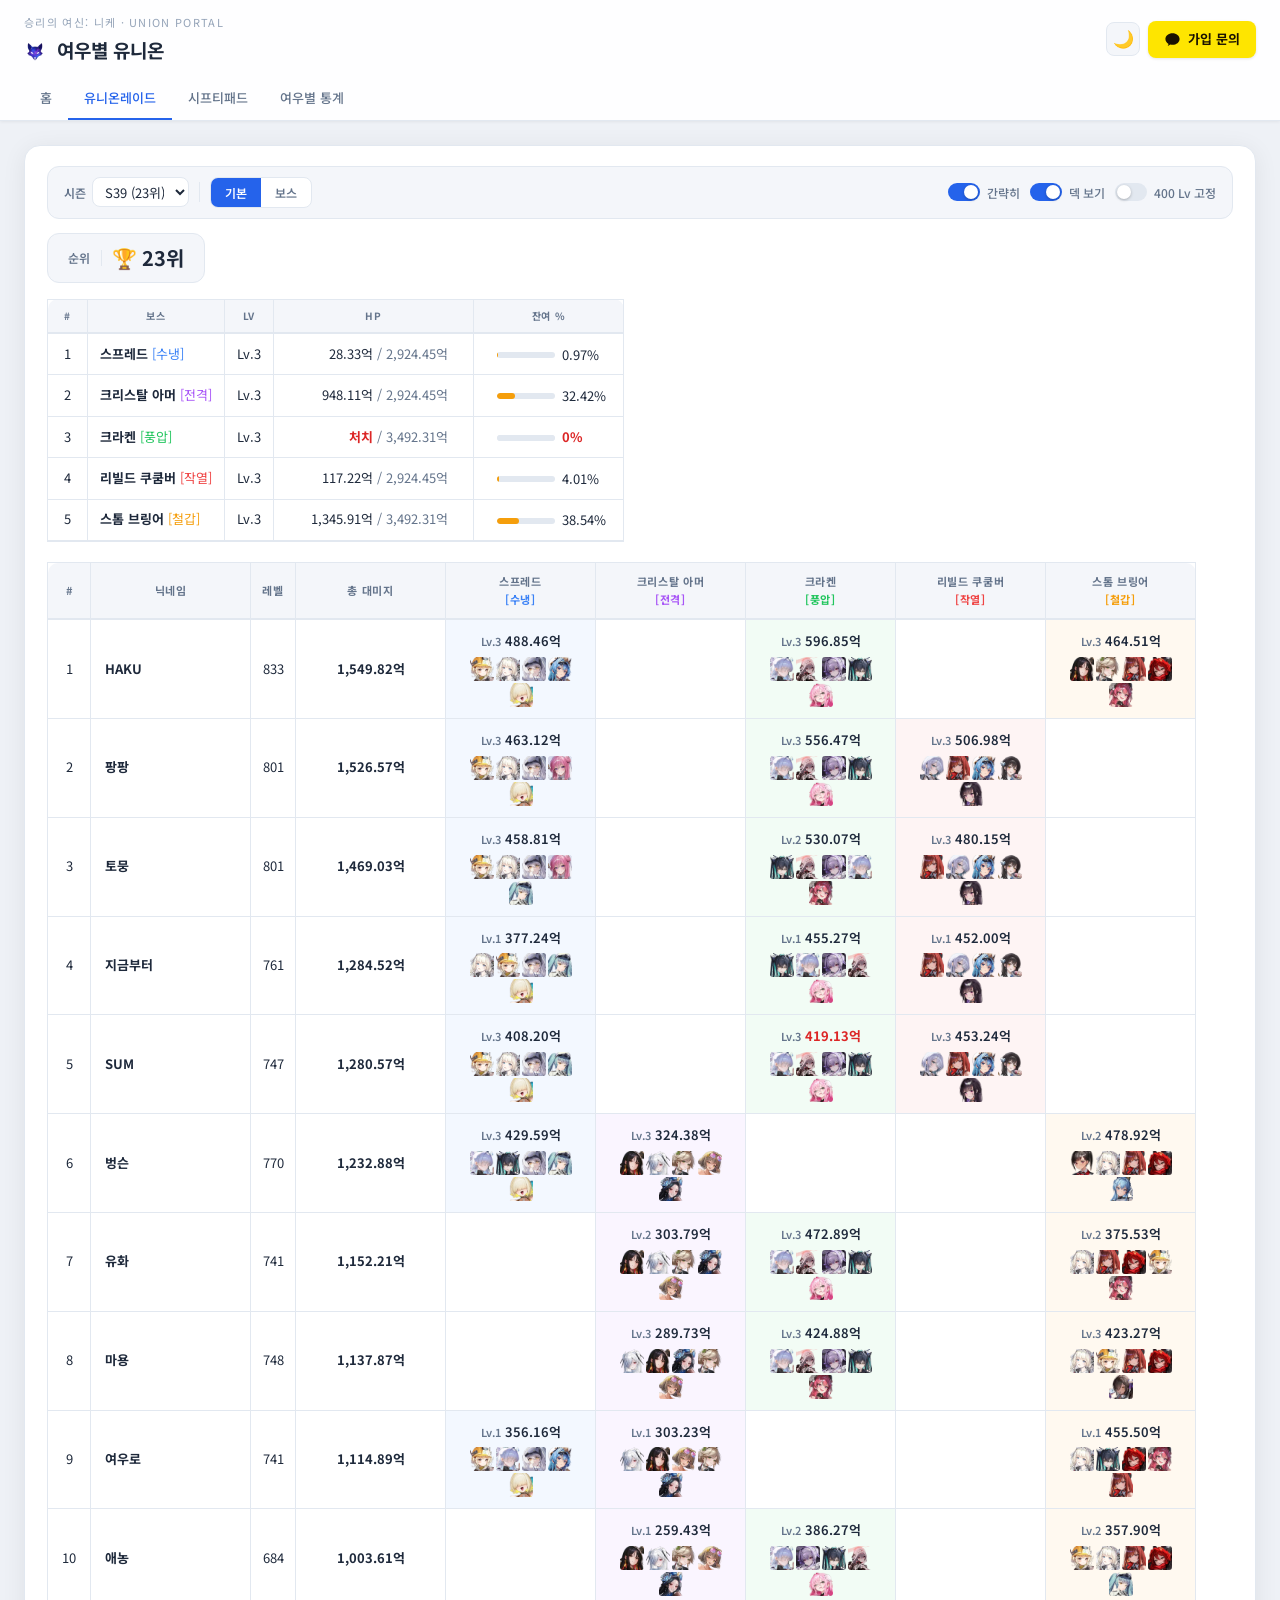
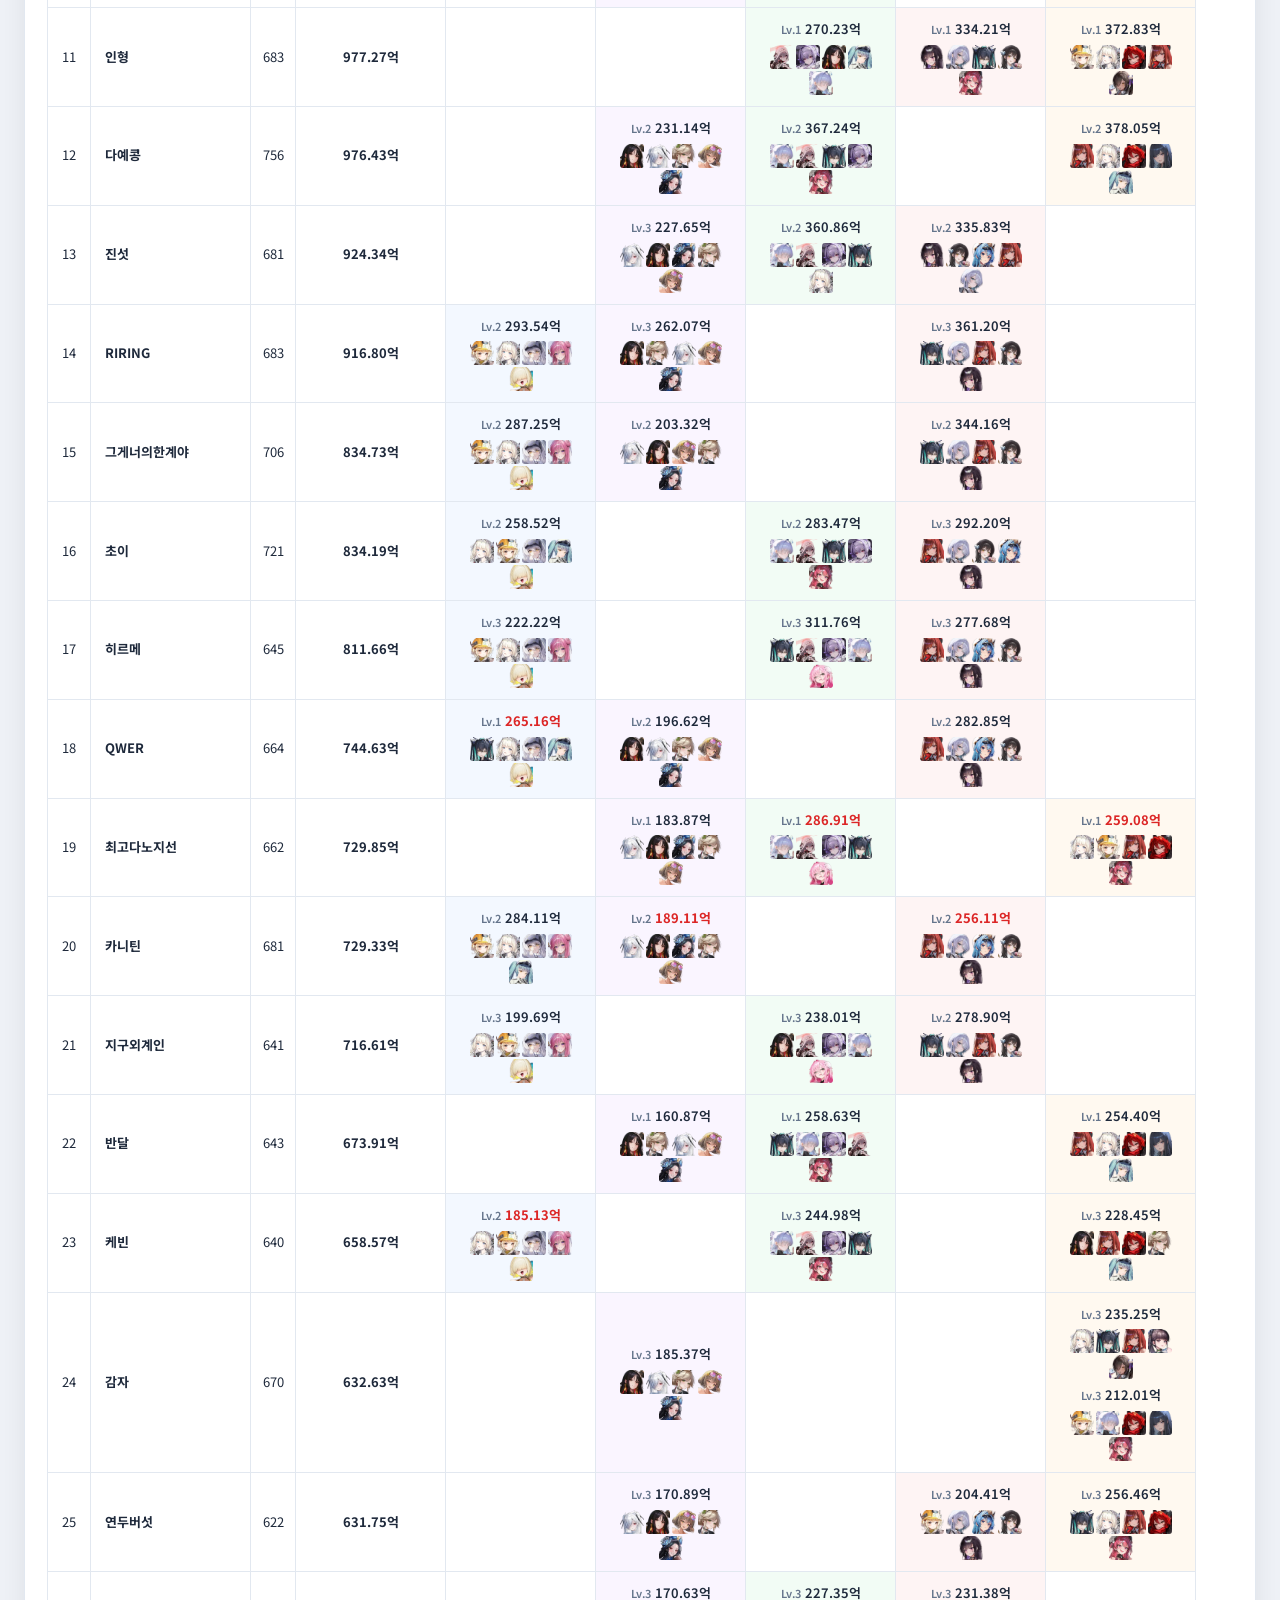
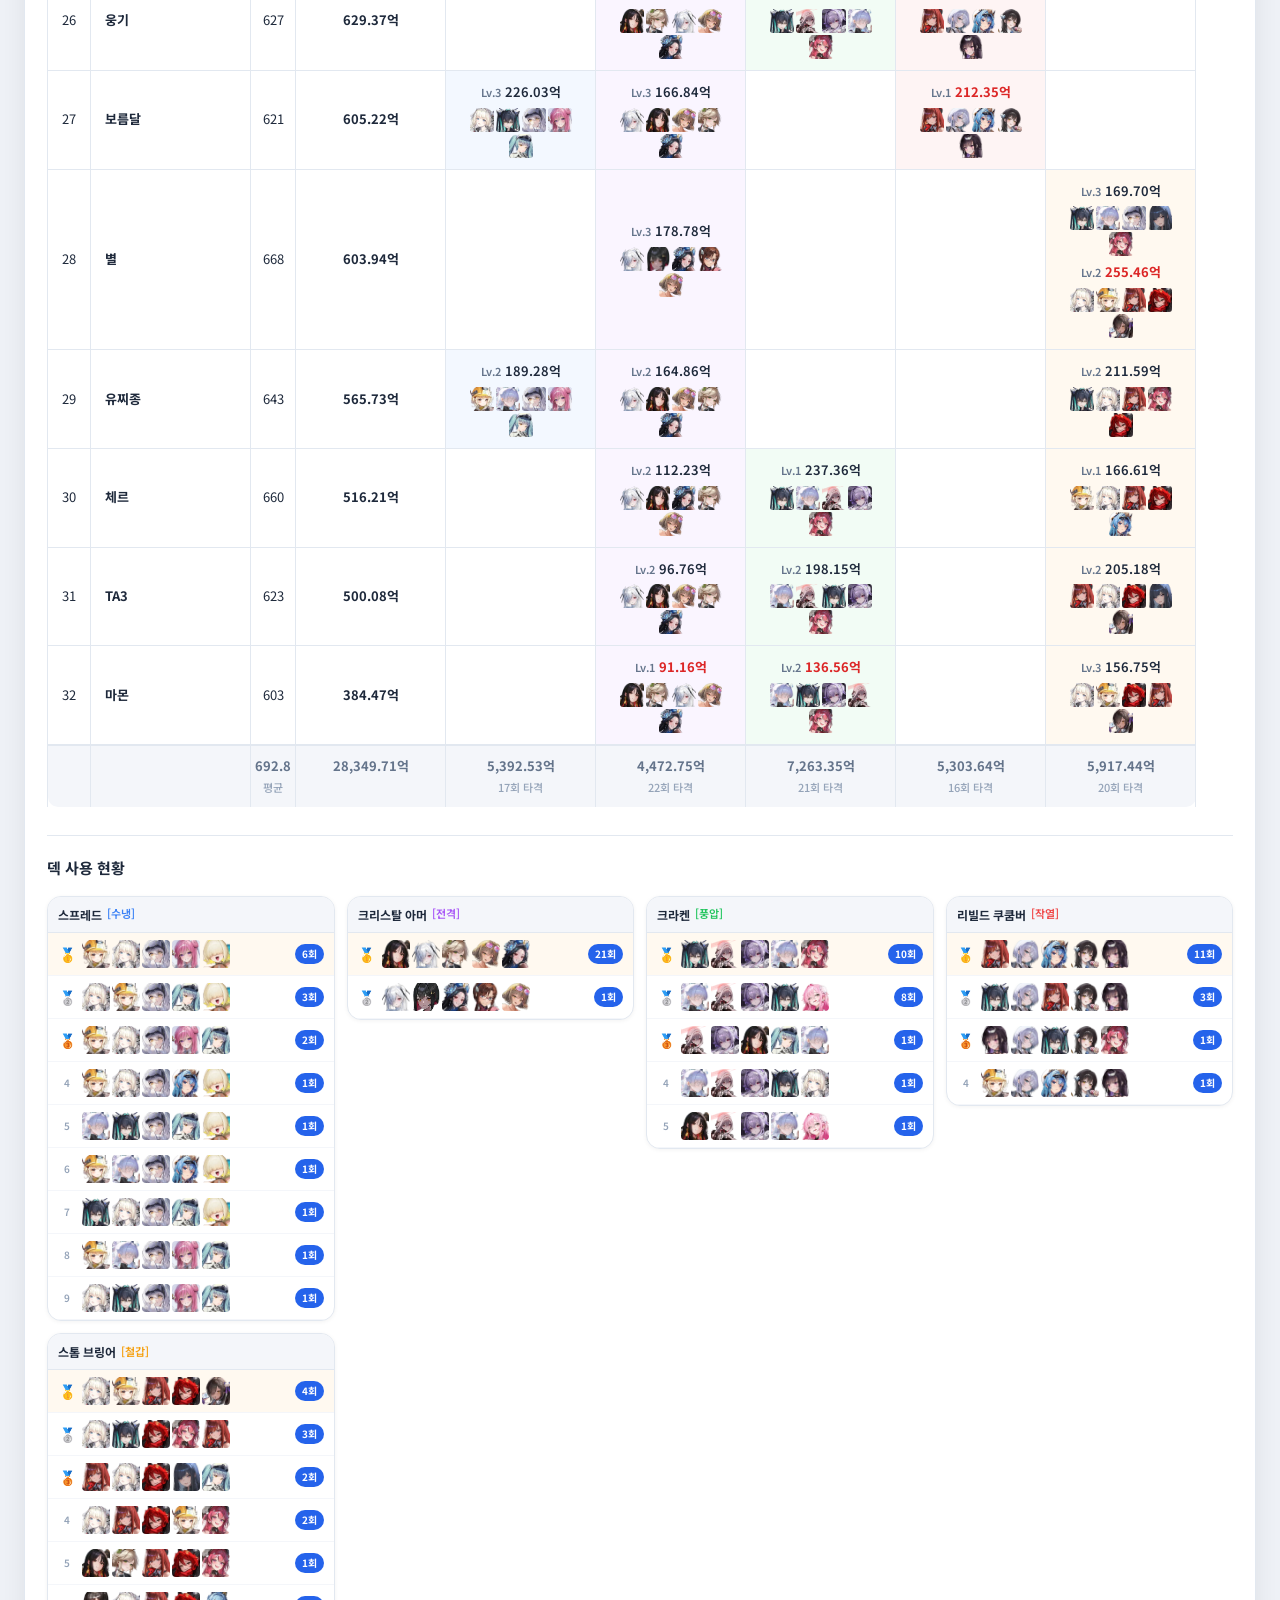
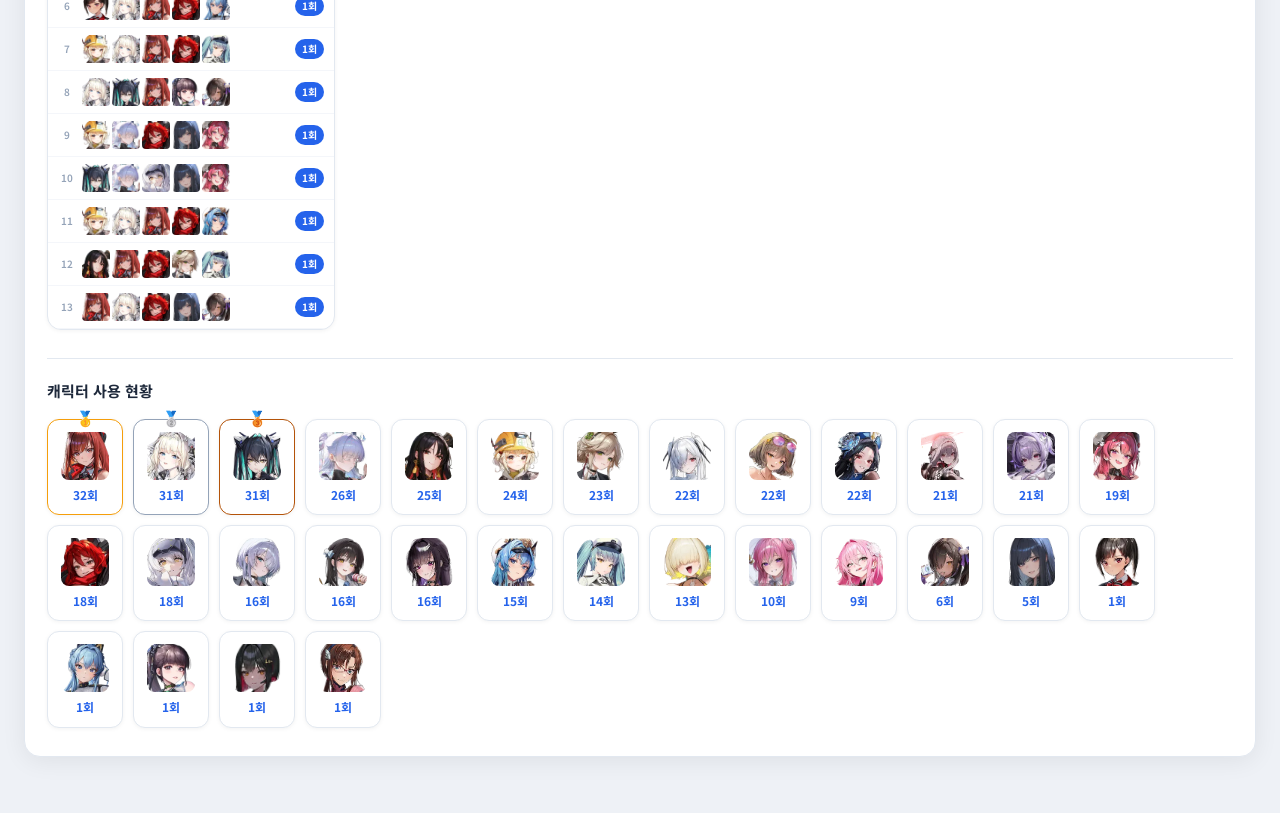
==== raid.html @ ac685743 "보스 뷰 고정 컬럼 폭 재분배 - # 26→30, 닉네임 92→100 대미지 컬럼에 여유 공간(19px)이 있어 # 컬럼(메달 이모지 가독성)과 닉네임 컬럼(긴 닉네임 수용)에 재" ====
<!DOCTYPE html>
<html lang="ko">
<head>
  <meta charset="UTF-8" />
  <meta name="viewport" content="width=device-width, initial-scale=1.0" />
  <title>유니온레이드 | 승리의 여신: 니케</title>
  <meta property="og:type"        content="website" />
  <meta property="og:title"       content="여우별 유니온레이드" />
  <meta property="og:description" content="여우별 유니온 레이드 현황" />
  <meta property="og:image"       content="https://foxstar.vercel.app/image/foxstar.png" />
  <meta property="og:url"         content="https://foxstar.vercel.app/raid.html" />
  <link rel="icon" type="image/png" href="image/foxstar.png" />
  <link rel="preconnect" href="https://fonts.googleapis.com" />
  <link rel="preconnect" href="https://fonts.gstatic.com" crossorigin />
  <link href="https://fonts.googleapis.com/css2?family=Noto+Sans+KR:wght@400;500;600;700&display=swap" rel="stylesheet" />
  <script>if(localStorage.getItem("theme")==="dark")document.documentElement.classList.add("dark");</script>
  <style>html{background:#eef1f6}html.dark{background:#111827}body:not(.ready){visibility:hidden}</style>
  <link rel="stylesheet" href="css/style.css" />
  <script type="speculationrules">{"prerender":[{"source":"document","where":{"href_matches":"/*.html"},"eagerness":"moderate"}]}</script>
  <style>
    .container { max-width: 1320px; }

    /* ── 카드 ───────────────────────────────────────────────── */
    .raid-card {
      background: var(--bg-card);
      border: 1px solid var(--border);
      border-radius: 16px;
      padding: 20px 22px 28px;
      box-shadow: 0 4px 24px rgba(0,0,0,0.07);
    }
    html.dark .raid-card {
      box-shadow: 0 4px 24px rgba(0,0,0,0.3);
    }

    /* ── 툴바 ───────────────────────────────────────────────── */
    .raid-toolbar {
      display: flex;
      align-items: center;
      justify-content: space-between;
      flex-wrap: wrap;
      gap: 10px;
      background: var(--bg-muted);
      border: 1px solid var(--border);
      border-radius: 12px;
      padding: 10px 16px;
      margin-bottom: 14px;
    }
    .toolbar-left, .toolbar-right {
      display: flex;
      align-items: center;
      flex-wrap: wrap;
      gap: 10px;
    }
    .toolbar-divider {
      width: 1px; height: 20px;
      background: var(--border);
      flex-shrink: 0;
    }

    /* 시즌 셀렉트 */
    .toolbar-group {
      display: flex;
      align-items: center;
      gap: 6px;
    }
    .toolbar-label {
      font-size: 12px;
      font-weight: 600;
      color: var(--text-sub);
      white-space: nowrap;
    }
    .toolbar-select {
      height: 30px;
      padding: 0 8px;
      border: 1px solid var(--border);
      border-radius: 8px;
      background: var(--bg-card);
      color: var(--text);
      font-size: 13px;
      font-family: inherit;
      cursor: pointer;
      outline: none;
      transition: border-color 0.15s;
    }
    .toolbar-select:focus { border-color: var(--blue); }

    /* 타입 pill 버튼 */
    .type-pills {
      display: flex;
      background: var(--bg-card);
      border: 1px solid var(--border);
      border-radius: 8px;
      overflow: hidden;
    }
    .type-pills input[type="radio"] { display: none; }
    .type-pills label {
      padding: 5px 14px;
      font-size: 12px;
      font-weight: 600;
      color: var(--text-sub);
      cursor: pointer;
      transition: all 0.15s;
      user-select: none;
      white-space: nowrap;
    }
    .type-pills input[type="radio"]:checked + label {
      background: var(--blue);
      color: #fff;
    }

    /* 토글 스위치 */
    .toggle-wrap {
      display: flex;
      align-items: center;
      gap: 7px;
      cursor: pointer;
      user-select: none;
    }
    .toggle-wrap input[type="checkbox"] { display: none; }
    .toggle-track {
      position: relative;
      width: 32px; height: 18px;
      background: var(--border);
      border-radius: 9px;
      transition: background 0.2s;
      flex-shrink: 0;
    }
    .toggle-thumb {
      position: absolute;
      left: 2px; top: 2px;
      width: 14px; height: 14px;
      background: #fff;
      border-radius: 50%;
      transition: transform 0.2s;
      box-shadow: 0 1px 3px rgba(0,0,0,0.25);
    }
    .toggle-wrap input:checked + .toggle-track { background: var(--blue); }
    .toggle-wrap input:checked + .toggle-track .toggle-thumb { transform: translateX(14px); }
    .toggle-text {
      font-size: 12px;
      font-weight: 500;
      color: var(--text-sub);
      white-space: nowrap;
    }

    /* ── 순위 배지 ──────────────────────────────────────────── */
    .rank-badge {
      display: inline-flex;
      align-items: center;
      gap: 10px;
      background: var(--bg-muted);
      border: 1px solid var(--border);
      border-radius: 12px;
      padding: 8px 20px;
      margin-bottom: 16px;
    }
    .rank-badge-label {
      font-size: 12px;
      font-weight: 600;
      color: var(--text-sub);
      letter-spacing: .03em;
    }
    .rank-badge-sep {
      width: 1px; height: 16px;
      background: var(--border);
    }
    .rank-badge-value {
      font-size: 20px;
      font-weight: 700;
      color: var(--text);
      letter-spacing: -.01em;
    }
    .rank-badge-value.unknown {
      font-size: 14px;
      color: var(--text-sub);
    }

    /* ── 보스 뷰 타이틀 행 ───────────────────────────────────── */
    .boss-view-title-row {
      display: flex;
      align-items: center;
      gap: 10px;
      margin-bottom: 8px;
    }
    .boss-view-title {
      font-size: 14px;
      font-weight: 700;
      color: var(--text);
    }

    /* ── 테이블 공통 ─────────────────────────────────────────── */
    .raid-table-wrap { overflow-x: auto; -webkit-overflow-scrolling: touch; }
    .raid-table {
      width: auto;
      border-collapse: collapse;
      font-size: 13px;
      white-space: nowrap;
      table-layout: fixed;
    }
    .raid-table th {
      padding: 10px 14px;
      font-size: 11px;
      font-weight: 700;
      letter-spacing: .06em;
      text-transform: uppercase;
      color: var(--text-sub);
      background: var(--bg-muted);
      text-align: center;
      border-top: 1px solid var(--border);
      border-bottom: 2px solid var(--border);
      border-right: 1px solid var(--border);
    }
    .raid-table th:first-child { border-left: 1px solid var(--border); border-radius: 10px 0 0 0; }
    .raid-table th:last-child  { border-radius: 0 10px 0 0; }
    html.dark .raid-table th { border-bottom-color: #4b5563; }

    .raid-table td {
      padding: 11px 14px;
      border-bottom: 1px solid var(--border);
      border-right: 1px solid var(--border);
      color: var(--text);
      text-align: center;
      vertical-align: middle;
      transition: background 0.1s;
    }
    .raid-table td:first-child { border-left: 1px solid var(--border); }
    .raid-table tbody tr:last-child td { border-bottom: 2px solid var(--border); }
    .raid-table tbody tr:hover td { background: var(--bg-muted); }

    .td-name   { font-weight: 700; color: var(--text); text-align: left !important; }
    .td-damage { font-weight: 600; font-variant-numeric: tabular-nums; }
    .td-total  { font-weight: 700; color: var(--blue); font-variant-numeric: tabular-nums; }
    .td-empty  { color: var(--text-dim); }

    /* 레벨 컬럼 – 좁은 컬럼에 맞게 좌우 padding 축소 */
    .raid-table .col-lv { padding-left: 4px; padding-right: 4px; }

    /* 푸터 */
    .raid-table tfoot td {
      padding: 10px 14px;
      border: none;
      border-right: 1px solid var(--border);
      background: var(--bg-muted);
      font-weight: 700;
      text-align: center;
      vertical-align: top;
      font-size: 13px;
      color: var(--text-sub);
    }
    .raid-table tfoot td:first-child { border-left: 1px solid var(--border); border-radius: 0 0 0 10px; }
    .raid-table tfoot td:last-child  { border-radius: 0 0 10px 0; }
    .td-foot-sub { font-size: 11px; font-weight: 500; color: var(--text-dim); margin-top: 2px; }

    /* 약점 태그 */
    .elem-수냉 { color: #3b82f6; }
    .elem-전격 { color: #a855f7; }
    .elem-풍압 { color: #22c55e; }
    .elem-작열 { color: #ef4444; }
    .elem-철갑 { color: #f59e0b; }

    /* 보스 셀 배경 */
    .td-boss-수냉 { background: rgba(59,130,246,0.06);  }
    .td-boss-전격 { background: rgba(168,85,247,0.06);  }
    .td-boss-풍압 { background: rgba(34,197,94,0.06);   }
    .td-boss-작열 { background: rgba(239,68,68,0.06);   }
    .td-boss-철갑 { background: rgba(245,158,11,0.06);  }
    html.dark .td-boss-수냉 { background: rgba(59,130,246,0.1);  }
    html.dark .td-boss-전격 { background: rgba(168,85,247,0.1);  }
    html.dark .td-boss-풍압 { background: rgba(34,197,94,0.1);   }
    html.dark .td-boss-작열 { background: rgba(239,68,68,0.1);   }
    html.dark .td-boss-철갑 { background: rgba(245,158,11,0.1);  }

    /* ── 보스 HP 현황 테이블 ─────────────────────────────────── */
    .boss-hp-table {
      border-collapse: collapse;
      font-size: 13px;
      white-space: nowrap;
      table-layout: fixed;
      width: auto;
    }
    .boss-hp-table col.col-num   { width: 40px;  }
    .boss-hp-table col.col-name  { width: 130px; }
    .boss-hp-table col.col-lv    { width: 48px;  }
    .boss-hp-table col.col-hp    { width: 200px; }
    .boss-hp-table col.col-pct   { width: 150px; }
    .boss-hp-table th {
      padding: 8px 12px;
      font-size: 10px;
      font-weight: 700;
      letter-spacing: .06em;
      text-transform: uppercase;
      color: var(--text-sub);
      background: var(--bg-muted);
      text-align: center;
      border-top: 1px solid var(--border);
      border-bottom: 2px solid var(--border);
      border-right: 1px solid var(--border);
    }
    .boss-hp-table th:first-child { border-left: 1px solid var(--border); border-radius: 10px 0 0 0; }
    .boss-hp-table th:last-child  { border-radius: 0 10px 0 0; }
    html.dark .boss-hp-table th { border-bottom-color: #4b5563; }
    .boss-hp-table td {
      padding: 9px 12px;
      border-bottom: 1px solid var(--border);
      border-right: 1px solid var(--border);
      color: var(--text);
      font-size: 13px;
      text-align: center;
      vertical-align: middle;
    }
    .boss-hp-table td:first-child { border-left: 1px solid var(--border); }
    .boss-hp-table tbody tr:last-child td { border-bottom: 2px solid var(--border); }
    .boss-hp-table tbody tr:hover td { background: var(--bg-muted); }

    .hp-cell-inner {
      display: inline-block;
      width: 148px;
      text-align: right;
    }
    .hp-pct-cell {
      display: inline-flex;
      align-items: center;
      gap: 7px;
      width: 104px;
    }
    .hp-pct-text {
      display: inline-block;
      width: 38px;
      text-align: left;
    }
    .hp-bar-wrap {
      width: 58px; flex-shrink: 0;
      height: 6px;
      background: var(--border);
      border-radius: 3px;
      overflow: hidden;
    }
    .hp-bar-fill {
      height: 100%;
      border-radius: 3px;
      transition: width 0.3s;
    }

    /* 보스 컬럼 고정 너비 */
    .th-boss, .td-boss-수냉, .td-boss-전격, .td-boss-풍압,
    .td-boss-작열, .td-boss-철갑, .td-boss-empty {
      width: 150px; min-width: 150px; max-width: 150px;
    }

    /* ── 보스 뷰 그리드 ─────────────────────────────────────── */
    #bossView {
      display: grid;
      grid-template-columns: repeat(3, 1fr);
      gap: 12px;
      align-items: start;
    }
    @media (max-width: 1100px) {
      #bossView { grid-template-columns: repeat(2, 1fr); }
    }
    @media (max-width: 720px) {
      #bossView { grid-template-columns: 1fr; }
    }

    /* ── 반응형 ─────────────────────────────────────────────── */
    @media (max-width: 720px) {
      .raid-card { padding: 14px 14px 22px; border-radius: 12px; }
      .raid-toolbar { padding: 10px 12px; gap: 8px; }
      .toolbar-left, .toolbar-right { gap: 8px; }
      .toolbar-divider { display: none; }
      .rank-badge { padding: 7px 14px; }
      .rank-badge-value { font-size: 17px; }
      /* 좁은 화면에서 대미지 컬럼에 덱 이미지 한 줄이 들어가도록 가로 padding 축소 */
      .raid-table th, .raid-table td { padding-left: 8px; padding-right: 8px; }
      .raid-table .col-lv { padding-left: 3px; padding-right: 3px; }
    }
    @media (max-width: 480px) {
      .raid-toolbar {
        flex-direction: column;
        align-items: stretch;
      }
      .toolbar-left, .toolbar-right {
        justify-content: flex-start;
      }
    }
  </style>
</head>
<body>

<!-- ═══════════ 헤더 ═══════════ -->
<header>
  <div class="container">
    <div class="header-top">
      <div>
        <div class="header-eyebrow">승리의 여신: 니케 · UNION PORTAL</div>
        <div class="header-title" id="headerTitle"><img src="image/foxstar.png" alt="" style="width:22px;height:22px;vertical-align:middle;margin-right:6px;border-radius:4px;"> 여우별 유니온</div>
      </div>
      <div style="display:flex;align-items:center;gap:8px">
        <button class="theme-toggle" id="themeToggle" title="다크/라이트 모드 전환">🌙</button>
        <a id="kakaoBtn" href="#" target="_blank" class="kakao-btn">
          <svg width="17" height="17" viewBox="0 0 24 24" fill="#1a1200">
            <path d="M12 3C6.48 3 2 6.69 2 11.25c0 2.87 1.76 5.4 4.41 6.95L5.25 21 l3.86-2.06A11.3 11.3 0 0012 19.5c5.52 0 10-3.69 10-8.25S17.52 3 12 3z"/>
          </svg>
          가입 문의
        </a>
      </div>
    </div>
    <nav>
      <a href="index.html">홈</a>
      <a href="raid.html" class="active">유니온레이드</a>
      <a href="shift.html">시프티패드</a>
      <a href="stats.html">여우별 통계</a>
    </nav>
  </div>
</header>

<!-- ═══════════ 메인 ═══════════ -->
<main>
  <div class="container page-content">
    <div class="raid-card">

      <!-- 툴바 -->
      <div class="raid-toolbar">
        <div class="toolbar-left">
          <div class="toolbar-group">
            <span class="toolbar-label">시즌</span>
            <select id="seasonSelect" class="toolbar-select"></select>
          </div>
          <div class="toolbar-divider"></div>
          <div class="type-pills">
            <input type="radio" id="typeBasic" name="typeSelect" value="basic" checked>
            <label for="typeBasic">기본</label>
            <input type="radio" id="typeBoss" name="typeSelect" value="boss">
            <label for="typeBoss">보스</label>
          </div>
        </div>
        <div class="toolbar-right">
          <label class="toggle-wrap" for="compactToggle">
            <input type="checkbox" id="compactToggle" checked>
            <span class="toggle-track"><span class="toggle-thumb"></span></span>
            <span class="toggle-text">간략히</span>
          </label>
          <label class="toggle-wrap" for="deckToggle">
            <input type="checkbox" id="deckToggle" checked>
            <span class="toggle-track"><span class="toggle-thumb"></span></span>
            <span class="toggle-text">덱 보기</span>
          </label>
          <label class="toggle-wrap" for="lv400Toggle">
            <input type="checkbox" id="lv400Toggle">
            <span class="toggle-track"><span class="toggle-thumb"></span></span>
            <span class="toggle-text">400 Lv 고정</span>
          </label>
        </div>
      </div>

      <!-- 순위 배지 -->
      <div id="raidRankBadge"></div>

      <!-- 복사 대상 영역 (보스 HP + 멤버 테이블) -->
      <div id="basicCaptureArea">
        <!-- 보스 HP 현황 -->
        <div id="bossHpSummary" style="margin-bottom:20px;"></div>

        <!-- 기본 뷰 테이블 -->
        <div id="basicView">
          <div class="raid-table-wrap">
            <table class="raid-table" id="raidTable">
              <thead id="raidTableHead"></thead>
              <tbody id="raidTableBody"></tbody>
              <tfoot id="raidTableFoot"></tfoot>
            </table>
          </div>
        </div>
      </div>

      <!-- 보스 뷰 -->
      <div id="bossView" style="display:none;"></div>

      <!-- 덱 사용 현황 -->
      <div id="deckUsageSection"></div>

      <!-- 캐릭터 사용 현황 -->
      <div id="charUsageSection"></div>

    </div>
  </div>
</main>

<!-- ═══════════ 데이터 로드 ═══════════ -->
<script src="data/config.js"></script>
<script src="data/member.js"></script>
<script src="data/raid.js"></script>

<!-- ═══════════ 인증 필요 시 로그인 페이지로 리다이렉트 ═══════════ -->
<script>
if (window.__AUTH_REQUIRED) {
  location.replace("/login.html?return=" + encodeURIComponent(location.pathname + location.search));
}
</script>

<!-- ═══════════ 레이드 스크립트 ═══════════ -->
<script>
if (!window.__AUTH_REQUIRED) {
// ─── 기본 설정 ───────────────────────────────────────────────────
document.getElementById("headerTitle").innerHTML = '<img src="image/foxstar.png" alt="" style="width:22px;height:22px;vertical-align:middle;margin-right:6px;border-radius:4px;"> ' + CONFIG.unionName;
document.getElementById("kakaoBtn").href = CONFIG.kakaoUrl;
document.title = "유니온레이드 | " + CONFIG.unionName;

// ─── 대미지 포맷 ─────────────────────────────────────────────────
function fmtCompact(num) {
  if (num == null || num === 0) return "—";
  const uk    = num / 100000000;
  const fixed = uk.toFixed(2);
  const parts = fixed.split(".");
  parts[0]    = parts[0].replace(/\B(?=(\d{3})+(?!\d))/g, ",");
  return parts.join(".") + "억";
}
function fmtFull(num) {
  if (num == null || num === 0) return "—";
  return num.toLocaleString("ko-KR");
}

// ─── 캐릭터 이미지 경로 ──────────────────────────────────────────
function charImgPath(name) {
  return "image/" + name.replace(" : ", "_") + ".webp";
}

const DECK_IMG_FALLBACK = "data:image/svg+xml," + encodeURIComponent(
  '<svg xmlns="http://www.w3.org/2000/svg" width="24" height="24">' +
  '<rect width="24" height="24" fill="#94a3b8" rx="3"/>' +
  '<text x="12" y="17" text-anchor="middle" fill="white" font-size="14" font-family="sans-serif">?</text>' +
  '</svg>'
);

function deckImagesHtml(squads) {
  if (!squads || !squads.length) return "";
  return squads.map(squad => {
    if (!squad || !squad.length) return "";
    const sorted = [...squad].sort((a, b) => a.slot - b.slot);
    const imgs = sorted.map(c =>
      '<img src="' + charImgPath(c.name) + '" title="' + c.name + '" ' +
      'style="width:24px;height:24px;border-radius:3px;object-fit:cover;flex-shrink:0;" ' +
      'onerror="this.onerror=null;this.src=\'' + DECK_IMG_FALLBACK + '\'">'
    ).join("");
    return '<div style="display:flex;flex-wrap:wrap;gap:2px;margin-top:5px;justify-content:center;">' + imgs + '</div>';
  }).join("");
}

// ─── 400 Lv 보정 헬퍼 ────────────────────────────────────────────
// squad의 각 캐릭터에 대해 (400 / characterLevel) 비율을 구해 평균 반환
function getLv400Ratio(squad) {
  if (!squad || !squad.length) return 1;
  const valid = squad.filter(c => c.characterLevel > 0);
  if (!valid.length) return 1;
  return valid.reduce((s, c) => s + 400 / c.characterLevel, 0) / valid.length;
}

// ─── 보스 HP 테이블 ──────────────────────────────────────────────
// step 1·2·4 → bossLevel 1/2/3 HP
// step 3·5   → bossLevel 1/2/3 HP
const BOSS_HP = {
  1: [99856279200,  149784418800,  292445295750],
  2: [99856279200,  149784418800,  292445295750],
  4: [99856279200,  149784418800,  292445295750],
  3: [150841813600, 226262720400,  349230901500],
  5: [150841813600, 226262720400,  349230901500],
};

// ─── 보스 HP 현황 렌더링 ─────────────────────────────────────────
function renderBossHpSummary(seasonKey) {
  const compact   = document.getElementById("compactToggle").checked;
  const fmt       = compact ? fmtCompact : fmtFull;
  const members   = RAID[seasonKey] || [];
  const container = document.getElementById("bossHpSummary");
  container.innerHTML = "";

  // 보스별 히트 수집
  const bossData = new Map(); // bossName → { step, hits[] }
  members.forEach(m => {
    m.raids.forEach(r => {
      if (!bossData.has(r.bossName)) bossData.set(r.bossName, { step: r.step, hits: [] });
      bossData.get(r.bossName).hits.push({
        bossLevel: r.bossLevel,
        dmg: r.totalDamage,
        finalHit: r.isFinalHit,
      });
    });
  });

  const bosses = [...bossData.entries()].sort((a, b) => a[1].step - b[1].step);

  const wrap  = document.createElement("div");
  wrap.style.cssText = "display:block; overflow-x:auto; -webkit-overflow-scrolling:touch;";
  const table = document.createElement("table");
  table.className = "boss-hp-table";

  // colgroup으로 컬럼 너비 고정 (full 포맷은 HP 컬럼 더 넓게)
  const colgroup = document.createElement("colgroup");
  const colDefs = [
    { cls: "col-num"  },
    { cls: "col-name" },
    { cls: "col-lv"   },
    { cls: "col-hp",  width: compact ? "200px" : "270px" },
    { cls: "col-pct" },
  ];
  colDefs.forEach(({ cls, width }) => {
    const col = document.createElement("col");
    col.className = cls;
    if (width) col.style.width = width;
    colgroup.appendChild(col);
  });
  table.appendChild(colgroup);

  // 헤더
  const thead  = document.createElement("thead");
  const hRow   = document.createElement("tr");
  ["#", "보스", "Lv", "HP", "잔여 %"].forEach(label => {
    const th = document.createElement("th");
    th.textContent = label;
    hRow.appendChild(th);
  });
  thead.appendChild(hRow);
  table.appendChild(thead);

  // 바디
  const tbody = document.createElement("tbody");
  bosses.forEach(([bossName, { step, hits }], bossIdx) => {
    const elem     = getBossElem(bossName);
    const short    = shortBossName(bossName);
    const hpArr    = BOSS_HP[step];
    const maxLevel = Math.max(...hits.map(h => h.bossLevel));
    const hitsAtMax     = hits.filter(h => h.bossLevel === maxLevel);
    const totalDmgAtMax = hitsAtMax.reduce((s, h) => s + h.dmg, 0);
    const isKilled      = hitsAtMax.some(h => h.finalHit);

    // 처치됐고 다음 레벨 HP 데이터가 있으면 → 다음 레벨 100%
    // 처치됐고 다음 레벨 HP 데이터가 없으면 (Lv3 처치 등) → 현재 레벨 0%
    const nextHp = hpArr ? (hpArr[maxLevel] ?? null) : null; // hpArr[maxLevel] = level maxLevel+1
    const displayLevel = (isKilled && nextHp != null) ? maxLevel + 1 : maxLevel;
    const totalHp      = hpArr ? (hpArr[displayLevel - 1] ?? null) : null;
    const slain        = isKilled && nextHp == null; // 마지막 레벨 처치
    const remaining    = slain ? 0
                       : (isKilled ? totalHp
                       : (totalHp != null ? Math.max(0, totalHp - totalDmgAtMax) : null));
    const pct          = (totalHp && remaining != null) ? (remaining / totalHp * 100) : null;

    const tr = document.createElement("tr");

    // 순번
    const tdNum = document.createElement("td");
    tdNum.textContent = bossIdx + 1;
    tr.appendChild(tdNum);

    // 보스명
    const tdName = document.createElement("td");
    tdName.style.textAlign = "left";
    tdName.innerHTML = '<span style="font-weight:700;">' + short + '</span>' +
      (elem ? ' <span class="elem-' + elem + '">[' + elem + ']</span>' : "");
    tr.appendChild(tdName);

    // 현재 Lv
    const tdLv = document.createElement("td");
    tdLv.textContent = "Lv." + displayLevel;
    tr.appendChild(tdLv);

    // HP (남은 피통 / 총 피통)
    const tdHp = document.createElement("td");
    tdHp.style.fontVariantNumeric = "tabular-nums";
    const totalStr = totalHp ? fmt(totalHp) : "—";
    let hpInner;
    if (slain) {
      hpInner = '<span style="color:var(--red);font-weight:700;">처치</span>' +
        ' <span style="color:var(--text-sub);">/ ' + totalStr + '</span>';
    } else {
      const remStr = remaining != null ? fmt(remaining) : "—";
      hpInner = remStr + ' <span style="color:var(--text-sub);">/ ' + totalStr + '</span>';
    }
    const hpInnerWidth = compact ? "148px" : "240px";
    tdHp.innerHTML = '<span class="hp-cell-inner" style="width:' + hpInnerWidth + '">' + hpInner + '</span>';
    tr.appendChild(tdHp);

    // 잔여 %
    const tdPct = document.createElement("td");
    const barWrap = (fillStyle, labelHtml) =>
      '<div class="hp-pct-cell">' +
        '<div class="hp-bar-wrap">' +
          '<div class="hp-bar-fill" style="' + fillStyle + '"></div>' +
        '</div>' +
        '<span class="hp-pct-text">' + labelHtml + '</span>' +
      '</div>';
    if (slain || pct === 0) {
      tdPct.innerHTML = barWrap(
        'width:100%;background:var(--border);',
        '<span style="color:var(--red);font-weight:700;">0%</span>'
      );
    } else if (pct != null) {
      tdPct.innerHTML = barWrap(
        'width:' + Math.min(pct, 100).toFixed(1) + '%;background:#f59e0b;',
        pct.toFixed(2) + '%'
      );
    } else {
      tdPct.textContent = "—";
    }
    tr.appendChild(tdPct);

    tbody.appendChild(tr);
  });

  table.appendChild(tbody);
  wrap.appendChild(table);
  container.appendChild(wrap);
}

// ─── 보스 코드 → 약점 속성 매핑 ─────────────────────────────────
const BOSS_ELEM = {
  "[Z.E.U.S.]": "철갑",
  "[H.S.T.A.]": "수냉",
  "[D.M.T.R.]": "풍압",
  "[A.N.M.I.]": "작열",
  "[A.N.M.I]":  "작열",
  "[P.S.I.D.]": "전격",
};

function getBossElem(fullName) {
  const m = fullName.match(/\[([^\]]+)\]$/);
  if (!m) return null;
  return BOSS_ELEM["[" + m[1] + "]"] || null;
}

function shortBossName(name) {
  return name.replace(/\s*\[.*?\]$/, "").trim();
}

// ─── 시즌 셀렉터 초기화 ──────────────────────────────────────────
const seasonKeys   = Object.keys(RAID).sort((a, b) => {
  const na = Number(a.replace("S", ""));
  const nb = Number(b.replace("S", ""));
  return nb - na;
});
const seasonSelect = document.getElementById("seasonSelect");
seasonKeys.forEach(k => {
  const opt  = document.createElement("option");
  const rank = UNION[k.replace("S", "")] && UNION[k.replace("S", "")].rank;
  opt.value       = k;
  opt.textContent = rank != null ? k + " (" + rank + "위)" : k;
  seasonSelect.appendChild(opt);
});
seasonSelect.value = seasonKeys[0];

// ─── 렌더링 ──────────────────────────────────────────────────────
function renderRaidTable(seasonKey) {
  const compact   = document.getElementById("compactToggle").checked;
  const fmt       = compact ? fmtCompact : fmtFull;
  const members   = RAID[seasonKey] || [];
  const thead     = document.getElementById("raidTableHead");
  const tbody     = document.getElementById("raidTableBody");
  thead.innerHTML = "";
  tbody.innerHTML = "";

  // ── UNION에서 싱크로레벨 조회 (openId ↔ blaBlaLinkUId) ──────
  const unionKey  = seasonKey.replace("S", "");
  const unionData = UNION[unionKey];
  const syncroMap = {};
  if (unionData) {
    unionData.members.forEach(m => {
      if (m.blaBlaLinkUId) syncroMap[m.blaBlaLinkUId] = m.syncroLevel;
    });
  }

  // ── 시즌 내 보스 목록 수집 (step 오름차순) ──────────────────
  const bossMap = new Map(); // bossName → step
  members.forEach(m => m.raids.forEach(r => {
    if (!bossMap.has(r.bossName)) bossMap.set(r.bossName, r.step);
  }));
  const bosses = [...bossMap.entries()].sort((a, b) => a[1] - b[1]);
  // bosses = [["스프레드 [H.S.T.A.]", 1], ["크리스탈 아머 [P.S.I.D.]", 2], ...]

  // ── 헤더 구성 ────────────────────────────────────────────────
  const headerRow = document.createElement("tr");
  const fixedCols = [
    { label: "#",         width: "40px"  },
    { label: "닉네임",    width: "160px" },
    { label: "레벨",      width: "40px", cls: "col-lv" },
    { label: "총 대미지",  width: "150px" },
  ];
  fixedCols.forEach(({ label, width, cls }) => {
    const th = document.createElement("th");
    th.textContent   = label;
    th.style.width    = width;
    th.style.minWidth = width;
    if (cls) th.className = cls;
    headerRow.appendChild(th);
  });
  bosses.forEach(([bossName]) => {
    const elem  = getBossElem(bossName);
    const short = shortBossName(bossName);
    const th    = document.createElement("th");
    th.className = "th-boss";
    th.title     = bossName;
    th.innerHTML = short +
      (elem ? '<br><span class="elem-' + elem + '">[' + elem + ']</span>' : "");
    headerRow.appendChild(th);
  });
  thead.appendChild(headerRow);

  // ── 멤버 데이터 가공 (총대미지 합산 → 내림차순 정렬) ────────
  const lv400 = document.getElementById("lv400Toggle").checked;

  const rows = members.map(m => {
    const raidMap = {}; // bossName → { dmg, dmgAdj, hits[] }
    let total = 0;
    let totalAdj = 0;
    m.raids.forEach(r => {
      const ratio = getLv400Ratio(r.squad);
      if (!raidMap[r.bossName]) raidMap[r.bossName] = { dmg: 0, dmgAdj: 0, hits: [] };
      raidMap[r.bossName].dmg    += r.totalDamage;
      raidMap[r.bossName].dmgAdj += r.totalDamage * ratio;
      raidMap[r.bossName].hits.push({
        dmg:       r.totalDamage,
        dmgAdj:    r.totalDamage * ratio,
        finalHit:  r.isFinalHit,
        squad:     r.squad,
        bossLevel: r.bossLevel,
      });
      total    += r.totalDamage;
      totalAdj += r.totalDamage * ratio;
    });
    return { ...m, total, totalAdj, raidMap };
  }).sort((a, b) => lv400 ? b.totalAdj - a.totalAdj : b.total - a.total);

  // ── 행 렌더 ──────────────────────────────────────────────────
  rows.forEach((member, idx) => {
    const syncroLevel = syncroMap[member.openId] || "—";

    const tr = document.createElement("tr");

    // 순위
    const tdRank = document.createElement("td");
    tdRank.textContent = idx + 1;
    tr.appendChild(tdRank);

    // 닉네임
    const tdName = document.createElement("td");
    tdName.className   = "td-name";
    tdName.textContent = member.name;
    tr.appendChild(tdName);

    // 싱크로레벨
    const tdSync = document.createElement("td");
    tdSync.className = "col-lv";
    tdSync.textContent = syncroLevel;
    tr.appendChild(tdSync);

    // 총 대미지
    const tdTotal = document.createElement("td");
    tdTotal.className   = "td-total";
    tdTotal.textContent = fmt(lv400 ? member.totalAdj : member.total);
    tr.appendChild(tdTotal);

    // 보스별 대미지
    const showDeck = document.getElementById("deckToggle").checked;
    bosses.forEach(([bossName]) => {
      const td    = document.createElement("td");
      const entry = member.raidMap[bossName];
      const elem  = getBossElem(bossName);
      if (entry) {
        td.className = "td-damage " + (elem ? "td-boss-" + elem : "td-boss");
        td.innerHTML = entry.hits.map(hit => {
          const dmgStyle = hit.finalHit ? ' style="color:var(--red);font-weight:700;"' : "";
          return '<span style="font-size:11px;color:var(--text-sub);margin-right:4px;">Lv.' + hit.bossLevel + '</span>' +
            '<span' + dmgStyle + '>' + fmt(lv400 ? hit.dmgAdj : hit.dmg) + '</span>' +
            (showDeck ? deckImagesHtml([hit.squad]) : "");
        }).join('<div style="margin-top:6px;"></div>');
      } else {
        td.className   = "td-empty td-boss-empty";
        td.textContent = "";
      }
      tr.appendChild(td);
    });

    tbody.appendChild(tr);
  });

  // ── 푸터 렌더 ────────────────────────────────────────────────
  const tfoot = document.getElementById("raidTableFoot");
  tfoot.innerHTML = "";
  const tfr = document.createElement("tr");

  // # 셀 (빈칸)
  const tfEmpty = document.createElement("td");
  tfEmpty.textContent = "";
  tfr.appendChild(tfEmpty);

  // 닉네임 셀 (빈칸)
  const tfName = document.createElement("td");
  tfName.textContent = "";
  tfr.appendChild(tfName);

  // 싱크로레벨 → 평균
  const validLevels = rows.map(m => syncroMap[m.openId]).filter(v => v != null);
  const avgLevel = validLevels.length
    ? (validLevels.reduce((s, v) => s + v, 0) / validLevels.length).toFixed(1)
    : "—";
  const tfSync = document.createElement("td");
  tfSync.className = "col-lv";
  tfSync.innerHTML = avgLevel + '<div class="td-foot-sub">평균</div>';
  tfr.appendChild(tfSync);

  // 총 대미지 → 합산
  const grandTotal = rows.reduce((s, m) => s + (lv400 ? m.totalAdj : m.total), 0);
  const tfTotal = document.createElement("td");
  tfTotal.textContent = fmt(grandTotal);
  tfr.appendChild(tfTotal);

  // 보스별 합산 + 참여 인원수
  bosses.forEach(([bossName]) => {
    const elem  = getBossElem(bossName);
    let sumDmg  = 0;
    let totalHits = 0;
    rows.forEach(m => {
      const entry = m.raidMap[bossName];
      if (entry) { sumDmg += lv400 ? entry.dmgAdj : entry.dmg; totalHits += entry.hits.length; }
    });
    const td = document.createElement("td");
    td.className = elem ? "td-boss-" + elem : "";
    if (sumDmg) {
      td.innerHTML = fmt(sumDmg) + '<div class="td-foot-sub">' + totalHits + '회 타격</div>';
    } else {
      td.textContent = "";
    }
    tfr.appendChild(td);
  });

  tfoot.appendChild(tfr);
}

// ─── 보스 뷰 렌더링 (보스별 개별 테이블, 세로 나열) ─────────────
function renderBossView(seasonKey) {
  const compact  = document.getElementById("compactToggle").checked;
  const fmt      = compact ? fmtCompact : fmtFull;
  const lv400    = document.getElementById("lv400Toggle").checked;
  const members  = RAID[seasonKey] || [];
  const bossView = document.getElementById("bossView");
  bossView.innerHTML = "";

  // UNION 싱크로레벨 조회
  const unionKey  = seasonKey.replace("S", "");
  const unionData = UNION[unionKey];
  const syncroMap = {};
  if (unionData) {
    unionData.members.forEach(m => {
      if (m.blaBlaLinkUId) syncroMap[m.blaBlaLinkUId] = m.syncroLevel;
    });
  }

  // 시즌 내 보스 목록 (step 오름차순)
  const bossMap = new Map();
  members.forEach(m => m.raids.forEach(r => {
    if (!bossMap.has(r.bossName)) bossMap.set(r.bossName, r.step);
  }));
  const bosses = [...bossMap.entries()].sort((a, b) => a[1] - b[1]);

  const BOSS_MEDAL = ["🥇", "🥈", "🥉"];

  bosses.forEach(([bossName]) => {
    const elem  = getBossElem(bossName);
    const short = shortBossName(bossName);

    // 이 보스에 대한 타격을 개별 row로 분리
    const bossRows = [];
    members.forEach(m => {
      m.raids.filter(r => r.bossName === bossName).forEach(r => {
        const ratio = getLv400Ratio(r.squad);
        bossRows.push({
          name:      m.name,
          openId:    m.openId,
          dmg:       r.totalDamage,
          dmgAdj:    r.totalDamage * ratio,
          finalHit:  r.isFinalHit,
          squad:     r.squad,
          bossLevel: r.bossLevel,
        });
      });
    });
    bossRows.sort((a, b) => lv400 ? b.dmgAdj - a.dmgAdj : b.dmg - a.dmg);

    // ── 카드 래퍼 ────────────────────────────────────────────────
    const card = document.createElement("div");
    card.style.cssText =
      "min-width:0;background:var(--bg-card);border:1px solid var(--border);" +
      "border-radius:14px;overflow:hidden;box-shadow:0 1px 6px rgba(0,0,0,0.06);";

    // ── 카드 헤더 (보스명) ───────────────────────────────────────
    const cardHeader = document.createElement("div");
    cardHeader.style.cssText =
      "display:flex;align-items:center;gap:6px;" +
      "padding:10px 14px;border-bottom:1px solid var(--border);background:var(--bg-muted);";
    cardHeader.innerHTML =
      '<span style="font-size:13px;font-weight:700;color:var(--text);">' + short + '</span>' +
      (elem ? '<span class="elem-' + elem + '" style="font-size:12px;font-weight:600;">[' + elem + ']</span>' : "");

    card.appendChild(cardHeader);

    // ── 행 목록 ──────────────────────────────────────────────────
    const showDeckBoss = document.getElementById("deckToggle").checked;
    const tableWrap    = document.createElement("div");
    tableWrap.className = "raid-table-wrap";

    const table = document.createElement("table");
    table.className = "raid-table";
    table.style.width = "100%";

    // thead
    const thead     = document.createElement("thead");
    const headerRow = document.createElement("tr");
    [
      { label: "#",      width: "30px",  fixed: true  },
      { label: "닉네임", width: "100px", fixed: true  },
      { label: "레벨",   width: "40px",  fixed: true, cls: "col-lv" },
      { label: "대미지", width: null,    fixed: false },
    ].forEach(({ label, width, fixed, cls }) => {
      const th = document.createElement("th");
      th.textContent = label;
      if (cls) th.className = cls;
      if (fixed) { th.style.width = width; th.style.minWidth = width; }
      headerRow.appendChild(th);
    });
    thead.appendChild(headerRow);
    table.appendChild(thead);

    // tbody
    const tbody = document.createElement("tbody");
    bossRows.forEach((row, idx) => {
      const tr          = document.createElement("tr");
      const syncroLevel = syncroMap[row.openId] || "—";
      const medal       = BOSS_MEDAL[idx] || null;
      const isTop1      = idx === 0;

      if (isTop1) tr.style.background = "rgba(245,158,11,0.05)";

      // 순위
      const tdRank = document.createElement("td");
      tdRank.style.cssText = "text-align:center;padding:11px 6px;" + (medal ? "font-size:16px;line-height:1;" : "font-size:12px;color:var(--text-sub);");
      tdRank.textContent   = medal || (idx + 1);
      tr.appendChild(tdRank);

      // 닉네임
      const tdName = document.createElement("td");
      tdName.className   = "td-name";
      tdName.style.fontWeight = isTop1 ? "800" : "";
      tdName.textContent = row.name;
      tr.appendChild(tdName);

      // 싱크로
      const tdSync = document.createElement("td");
      tdSync.className = "col-lv";
      tdSync.textContent = syncroLevel;
      tr.appendChild(tdSync);

      // 대미지
      const tdDmg    = document.createElement("td");
      tdDmg.className = "td-damage" + (elem ? " td-boss-" + elem : "");
      const dmgColor  = row.finalHit ? "color:var(--red);font-weight:700;" : (isTop1 ? "color:var(--blue);font-weight:700;" : "");
      tdDmg.innerHTML =
        '<span style="font-size:10px;color:var(--text-sub);margin-right:3px;">Lv.' + row.bossLevel + '</span>' +
        '<span style="' + dmgColor + '">' + fmt(lv400 ? row.dmgAdj : row.dmg) + '</span>' +
        (showDeckBoss ? deckImagesHtml([row.squad]) : "");
      tr.appendChild(tdDmg);

      tbody.appendChild(tr);
    });
    table.appendChild(tbody);

    // tfoot
    const tfoot = document.createElement("tfoot");
    const tfr   = document.createElement("tr");

    const tfEmpty = document.createElement("td"); tfEmpty.textContent = ""; tfr.appendChild(tfEmpty);
    const tfName  = document.createElement("td"); tfName.textContent  = "합계"; tfName.style.cssText = "text-align:left;font-size:11px;color:var(--text-sub);"; tfr.appendChild(tfName);

    const validLevels = bossRows.map(r => syncroMap[r.openId]).filter(v => v != null);
    const avgLevel = validLevels.length
      ? (validLevels.reduce((s, v) => s + v, 0) / validLevels.length).toFixed(1)
      : "—";
    const tfSync = document.createElement("td");
    tfSync.className = "col-lv";
    tfSync.innerHTML = avgLevel + '<div class="td-foot-sub">평균</div>';
    tfr.appendChild(tfSync);

    const sumDmg   = bossRows.reduce((s, r) => s + (lv400 ? r.dmgAdj : r.dmg), 0);
    const hitTotal = bossRows.length;
    const tfDmg  = document.createElement("td");
    tfDmg.className = elem ? "td-boss-" + elem : "";
    tfDmg.innerHTML  = fmt(sumDmg) + '<div class="td-foot-sub">' + hitTotal + '회 타격</div>';
    tfr.appendChild(tfDmg);

    tfoot.appendChild(tfr);
    table.appendChild(tfoot);


    tableWrap.appendChild(table);
    card.appendChild(tableWrap);
    bossView.appendChild(card);
  });
}

// ─── 덱 key (슬롯 무관, 캐릭터 이름 집합으로 정규화) ────────────
function deckKey(squad) {
  if (!squad || !squad.length) return "";
  return [...squad].map(function(c) { return c.name; }).sort().join("|");
}

// ─── 덱 사용 현황 렌더링 ──────────────────────────────────────────
function renderDeckUsage(seasonKey) {
  const members   = RAID[seasonKey] || [];
  const container = document.getElementById("deckUsageSection");
  container.innerHTML = "";

  // 보스 목록 (step 오름차순)
  const bossMap = new Map();
  members.forEach(function(m) {
    m.raids.forEach(function(r) {
      if (!bossMap.has(r.bossName)) bossMap.set(r.bossName, r.step);
    });
  });
  const bosses = [...bossMap.entries()].sort(function(a, b) { return a[1] - b[1]; });
  if (!bosses.length) return;

  // 덱 데이터가 아예 없으면 섹션 자체 숨김
  let hasAnyDeck = false;
  members.forEach(function(m) {
    m.raids.forEach(function(r) { if (r.squad && r.squad.length) hasAnyDeck = true; });
  });
  if (!hasAnyDeck) return;

  // 구분선 + 섹션 제목
  const sep = document.createElement("div");
  sep.style.cssText = "border-top:1px solid var(--border);margin:28px 0 20px;";
  container.appendChild(sep);

  const sectionTitle = document.createElement("div");
  sectionTitle.style.cssText = "font-size:15px;font-weight:700;color:var(--text);margin-bottom:16px;";
  sectionTitle.textContent = "덱 사용 현황";
  container.appendChild(sectionTitle);

  // 보스별 그리드 (auto-fit 으로 카드 최소 width 보장 → 좁은 뷰포트에선 줄바꿈)
  // 보스 수만큼 고정 열을 잡으면 모바일에서 칸이 너무 좁아져 캐릭터 이미지/pill
  // 이 잘림. minmax(240px,1fr) 로 카드 최소폭 보장하고 공간 부족 시 다음 줄 wrap.
  const grid = document.createElement("div");
  grid.style.cssText = "display:grid;grid-template-columns:repeat(auto-fit,minmax(240px,1fr));gap:12px;align-items:start;";
  container.appendChild(grid);

  const MEDAL = ["🥇", "🥈", "🥉"];
  const TOP1_BG     = "rgba(245,158,11,0.06)";
  const TOP1_BG_DK  = "rgba(245,158,11,0.10)";

  bosses.forEach(function([bossName]) {
    const elem  = getBossElem(bossName);
    const short = shortBossName(bossName);

    // 보스별 덱 집계
    const deckMap = new Map();
    members.forEach(function(m) {
      m.raids.filter(function(r) { return r.bossName === bossName; }).forEach(function(r) {
        if (!r.squad || !r.squad.length) return;
        const key = deckKey(r.squad);
        if (!deckMap.has(key)) deckMap.set(key, { squad: r.squad, count: 0 });
        deckMap.get(key).count++;
      });
    });
    if (!deckMap.size) return;

    const sorted = [...deckMap.values()].sort(function(a, b) { return b.count - a.count; });

    // 보스 카드
    const card = document.createElement("div");
    card.style.cssText =
      "min-width:0;background:var(--bg-card);border:1px solid var(--border);" +
      "border-radius:14px;overflow:hidden;box-shadow:0 1px 4px rgba(0,0,0,0.05);";

    // 카드 헤더
    const header = document.createElement("div");
    header.style.cssText =
      "padding:8px 10px;border-bottom:1px solid var(--border);" +
      "background:var(--bg-muted);display:flex;align-items:center;gap:5px;flex-wrap:wrap;";
    header.innerHTML =
      '<span style="font-size:12px;font-weight:700;color:var(--text);">' + short + '</span>' +
      (elem ? '<span class="elem-' + elem + '" style="font-size:11px;font-weight:600;">[' + elem + ']</span>' : "");
    card.appendChild(header);

    // 덱 행들
    sorted.forEach(function(item, idx) {
      const medal  = MEDAL[idx] || null;
      const isTop1 = idx === 0;

      const row = document.createElement("div");
      row.style.cssText =
        "display:flex;align-items:center;gap:6px;padding:7px 10px;" +
        "border-bottom:1px solid var(--bg-muted);" +
        (isTop1 ? "background:" + TOP1_BG + ";" : "");

      // 순위
      const rankEl = document.createElement("div");
      rankEl.style.cssText = "width:18px;text-align:center;flex-shrink:0;" +
        (medal ? "font-size:14px;line-height:1;" : "font-size:10px;font-weight:600;color:var(--text-dim);");
      rankEl.textContent = medal || (idx + 1);
      row.appendChild(rankEl);

      // 캐릭터 이미지
      const bySlot = [...item.squad].sort(function(a, b) { return a.slot - b.slot; });
      const imgs = document.createElement("div");
      imgs.style.cssText = "display:flex;gap:2px;flex:1;";
      imgs.innerHTML = bySlot.map(function(c) {
        return '<img src="' + charImgPath(c.name) + '" title="' + c.name + '" ' +
          'style="width:28px;height:28px;border-radius:4px;object-fit:cover;" ' +
          'onerror="this.onerror=null;this.src=\'' + DECK_IMG_FALLBACK + '\'">';
      }).join("");
      row.appendChild(imgs);

      // 횟수 pill
      const pill = document.createElement("div");
      pill.style.cssText =
        "flex-shrink:0;background:var(--blue);color:#fff;" +
        "font-size:10px;font-weight:700;padding:2px 7px;border-radius:20px;white-space:nowrap;";
      pill.textContent = item.count + "회";
      row.appendChild(pill);

      card.appendChild(row);
    });

    grid.appendChild(card);
  });
}

// ─── 캐릭터 사용 현황 렌더링 ──────────────────────────────────────
function renderCharUsage(seasonKey) {
  const members   = RAID[seasonKey] || [];
  const container = document.getElementById("charUsageSection");
  container.innerHTML = "";

  // 캐릭터별 사용 횟수 집계
  const charCount = new Map();
  members.forEach(function(m) {
    m.raids.forEach(function(r) {
      if (!r.squad || !r.squad.length) return;
      r.squad.forEach(function(c) {
        charCount.set(c.name, (charCount.get(c.name) || 0) + 1);
      });
    });
  });
  if (!charCount.size) return;

  const sorted = [...charCount.entries()]
    .map(function([name, count]) { return { name: name, count: count }; })
    .sort(function(a, b) { return b.count - a.count; });

  // 구분선 + 섹션 제목
  const sep = document.createElement("div");
  sep.style.cssText = "border-top:1px solid var(--border);margin:28px 0 20px;";
  container.appendChild(sep);

  const sectionTitle = document.createElement("div");
  sectionTitle.style.cssText = "font-size:15px;font-weight:700;color:var(--text);margin-bottom:16px;";
  sectionTitle.textContent = "캐릭터 사용 현황";
  container.appendChild(sectionTitle);

  const MEDAL = ["🥇", "🥈", "🥉"];
  const TOP_BORDER = ["#f59e0b", "#94a3b8", "#b45309"];

  // 아이콘 카드 그리드
  const cardGrid = document.createElement("div");
  cardGrid.style.cssText = "display:flex;flex-wrap:wrap;gap:10px;";
  container.appendChild(cardGrid);

  sorted.forEach(function(item, idx) {
    const medal = MEDAL[idx] || null;

    const card = document.createElement("div");
    card.style.cssText =
      "position:relative;display:flex;flex-direction:column;align-items:center;gap:5px;" +
      "background:var(--bg-card);border:1.5px solid " + (idx < 3 ? TOP_BORDER[idx] : "var(--border)") + ";" +
      "border-radius:12px;padding:12px 8px 10px;width:76px;box-sizing:border-box;" +
      "box-shadow:0 1px 4px rgba(0,0,0,0.05);";

    // 메달 배지
    if (medal) {
      const medalEl = document.createElement("div");
      medalEl.style.cssText =
        "position:absolute;top:-10px;left:50%;transform:translateX(-50%);" +
        "font-size:15px;line-height:1;";
      medalEl.textContent = medal;
      card.appendChild(medalEl);
    }

    // 캐릭터 이미지
    const img = document.createElement("img");
    img.src   = charImgPath(item.name);
    img.title = item.name;
    img.style.cssText = "width:48px;height:48px;border-radius:8px;object-fit:cover;";
    img.onerror = function() { this.onerror = null; this.src = DECK_IMG_FALLBACK; };
    card.appendChild(img);

    // 횟수
    const countEl = document.createElement("div");
    countEl.style.cssText = "font-size:12px;font-weight:700;color:var(--blue);";
    countEl.textContent = item.count + "회";
    card.appendChild(countEl);

    cardGrid.appendChild(card);
  });
}

// ─── 뷰 전환 ─────────────────────────────────────────────────────
function renderView(seasonKey) {
  renderBossHpSummary(seasonKey);
  const type = (document.querySelector('input[name="typeSelect"]:checked') || {value:"basic"}).value;
  if (type === "boss") {
    document.getElementById("basicCaptureArea").style.display = "none";
    document.getElementById("bossView").style.display         = "";
    renderBossView(seasonKey);
  } else {
    document.getElementById("basicCaptureArea").style.display = "";
    document.getElementById("bossView").style.display         = "none";
    renderRaidTable(seasonKey);
  }
  renderDeckUsage(seasonKey);
  renderCharUsage(seasonKey);
}

// ─── 시즌 등수 배지 ──────────────────────────────────────────────
function renderRank(seasonKey) {
  const el       = document.getElementById("raidRankBadge");
  const unionKey = seasonKey.replace("S", "");
  const rank     = UNION[unionKey] && UNION[unionKey].rank;
  el.innerHTML =
    '<div class="rank-badge">' +
      '<span class="rank-badge-label">순위</span>' +
      '<span class="rank-badge-sep"></span>' +
      (rank != null
        ? '<span class="rank-badge-value">🏆 ' + rank + '위</span>'
        : '<span class="rank-badge-value unknown">미정</span>') +
    '</div>';
}

// ─── 이벤트 ──────────────────────────────────────────────────────
seasonSelect.addEventListener("change", () => {
  renderView(seasonSelect.value);
  renderRank(seasonSelect.value);
});
document.getElementById("compactToggle").addEventListener("change", () => renderView(seasonSelect.value));
document.querySelectorAll('input[name="typeSelect"]').forEach(r =>
  r.addEventListener("change", () => renderView(seasonSelect.value))
);
document.getElementById("deckToggle").addEventListener("change", () => renderView(seasonSelect.value));
document.getElementById("lv400Toggle").addEventListener("change", () => renderView(seasonSelect.value));


renderView(seasonSelect.value);
renderRank(seasonSelect.value);
} // if (!window.__AUTH_REQUIRED)
</script>

<script>
(function() {
  const html  = document.documentElement;
  const btn   = document.getElementById("themeToggle");
  const saved = localStorage.getItem("theme");
  if (saved === "dark") { html.classList.add("dark"); btn.textContent = "☀️"; }
  btn.addEventListener("click", function() {
    const isDark = html.classList.toggle("dark");
    btn.textContent = isDark ? "☀️" : "🌙";
    localStorage.setItem("theme", isDark ? "dark" : "light");
  });
})();
</script>

<script>
(function(){
  document.addEventListener("contextmenu", function(e){ e.preventDefault(); });
  document.addEventListener("keydown", function(e){
    if (e.key === "F12") { e.preventDefault(); return; }
    if (e.ctrlKey && e.shiftKey && ["I","i","J","j","C","c"].includes(e.key)) { e.preventDefault(); return; }
    if (e.ctrlKey && ["u","U","s","S"].includes(e.key)) { e.preventDefault(); return; }
  });
  // DevTools 열림 감지(폐기): outerWidth/innerWidth 차이로 추정하던 폴링이
  // iOS 줌(innerWidth 변동) / 스크롤 시 URL 바 숨김(innerHeight 변동) 에서
  // 오탐을 일으켜 document.body.innerHTML="" 로 페이지 통째 블랭크 발생.
  // 키보드 단축키 차단만 유지.
})();
</script>

<!-- ═══════════ 인증 확정 후 body 공개 (FOUC 방지) ═══════════ -->
<script>if(!window.__AUTH_REQUIRED)document.body.classList.add("ready");</script>

</body>
</html>
---- css/style.css ----
/* ── 페이지 전환 (크로스페이드) ────────────────────────── */
@view-transition { navigation: auto; }
::view-transition-old(root),
::view-transition-new(root) {
  animation-duration: 0.18s;
  animation-timing-function: ease;
}

/* ── 기본 리셋 & 변수 ─────────────────────────────────── */
*, *::before, *::after { box-sizing: border-box; margin: 0; padding: 0; }

:root {
  --bg:          #eef1f6;
  --bg-card:     #ffffff;
  --bg-muted:    #f4f6fa;
  --border:      #e2e8f0;
  --text:        #1e293b;
  --text-sub:    #64748b;
  --text-dim:    #94a3b8;
  --blue:        #2563eb;
  --blue-light:  #eff6ff;
  --amber:       #d97706;
  --amber-light: #fffbeb;
  --green:       #16a34a;
  --green-light: #f0fdf4;
  --red:         #dc2626;
  --red-light:   #fef2f2;
  --purple:      #7c3aed;
  --purple-light:#f5f3ff;
}

/* ── 다크모드 변수 ─────────────────────────────────────── */
html.dark {
  --bg:          #111827;
  --bg-card:     #1f2937;
  --bg-muted:    #283548;
  --border:      #374151;
  --text:        #f9fafb;
  --text-sub:    #9ca3af;
  --text-dim:    #6b7280;
  --blue:        #60a5fa;
  --blue-light:  #1e3a5f;
  --amber:       #fbbf24;
  --amber-light: #2d2006;
  --green:       #34d399;
  --green-light: #052e16;
  --red:         #f87171;
  --red-light:   #2d0a0a;
  --purple:      #c4b5fd;
  --purple-light:#1e1040;
}

html, body {
  background: var(--bg);
  color: var(--text);
  font-family: "Noto Sans KR", "Apple SD Gothic Neo", sans-serif;
  font-size: 14px;
  line-height: 1.6;
  min-height: 100vh;
}

a { color: inherit; text-decoration: none; }

/* ── 스크롤바 ──────────────────────────────────────────── */
::-webkit-scrollbar { width: 6px; height: 6px; }
::-webkit-scrollbar-track { background: var(--bg); }
::-webkit-scrollbar-thumb { background: #cbd5e1; border-radius: 3px; }
html.dark ::-webkit-scrollbar-thumb { background: #4b5563; }
::-webkit-scrollbar-thumb:hover { background: #94a3b8; }

/* ── 레이아웃 ─────────────────────────────────────────── */
.container {
  max-width: 1360px;
  margin: 0 auto;
  padding: 0 24px;
}

/* ── 헤더 ─────────────────────────────────────────────── */
/* iOS 26 visualViewport 버그 회피: position:sticky/fixed 인 요소가 있으면
   키보드 등장, 핀치줌, 스크롤 바운스 등 visualViewport 변동 시마다 sticky
   요소가 뷰포트 밖으로 밀려나며 페이지 layout 이 깨지고 회색 화면 발생.
   header 를 일반 흐름(static)으로 두어 트리거 조건 자체를 제거. */
header {
  background: rgba(255,255,255,0.92);
  backdrop-filter: blur(12px);
  -webkit-backdrop-filter: blur(12px);
  border-bottom: 1px solid var(--border);
  z-index: 100;
  box-shadow: 0 1px 3px rgba(0,0,0,0.06);
  transition: background .2s;
}
html.dark header { background: rgba(31,41,55,0.97); box-shadow: 0 1px 0 var(--border); }

/* ── 다크모드 토글 버튼 ────────────────────────────────── */
.theme-toggle {
  display: flex;
  align-items: center;
  justify-content: center;
  width: 34px;
  height: 34px;
  border-radius: 8px;
  border: 1px solid var(--border);
  background: var(--bg-muted);
  color: var(--text);
  cursor: pointer;
  font-size: 17px;
  transition: background .15s, border-color .15s;
  flex-shrink: 0;
}
.theme-toggle:hover { background: var(--border); }

.header-top {
  display: flex;
  align-items: center;
  justify-content: space-between;
  padding: 14px 0;
}

.header-eyebrow {
  font-size: 11px;
  color: var(--text-dim);
  letter-spacing: .12em;
  text-transform: uppercase;
  margin-bottom: 3px;
}

.header-title {
  font-size: 19px;
  font-weight: 700;
  color: var(--text);
}

.kakao-btn {
  display: flex;
  align-items: center;
  gap: 7px;
  background: #FEE500;
  color: #1a1200;
  font-weight: 700;
  font-size: 13px;
  padding: 8px 16px;
  border-radius: 8px;
  transition: background .15s;
  box-shadow: 0 1px 3px rgba(0,0,0,0.1);
  white-space: nowrap;
}
.kakao-btn:hover { background: #f0d800; }

nav { display: flex; }

nav a {
  display: block;
  padding: 9px 16px;
  font-size: 13px;
  font-weight: 500;
  color: var(--text-sub);
  border-bottom: 2px solid transparent;
  transition: color .15s, border-color .15s;
}
nav a:hover { color: var(--text); }
nav a.active {
  color: var(--blue);
  border-bottom-color: var(--blue);
}

/* ── 카드 ─────────────────────────────────────────────── */
.card {
  position: relative;
  background: var(--bg-card);
  border: 1px solid var(--border);
  border-radius: 12px;
  padding: 20px 22px;
  box-shadow: 0 1px 4px rgba(0,0,0,0.05);
}
html.dark .card { box-shadow: 0 1px 0 var(--border); }

/* ── 지표 카드 4개 ─────────────────────────────────────── */
.metrics {
  display: grid;
  grid-template-columns: repeat(4, 1fr);
  gap: 14px;
}

.metric-card {
  background: var(--bg-card);
  border: 1px solid var(--border);
  border-radius: 12px;
  padding: 18px 20px;
  box-shadow: 0 1px 4px rgba(0,0,0,0.05);
}
html.dark .metric-card { box-shadow: 0 1px 0 var(--border); }

.metric-label {
  font-size: 11px;
  color: var(--text-sub);
  text-transform: uppercase;
  letter-spacing: .06em;
  margin-bottom: 8px;
  font-weight: 600;
}
.metric-value {
  font-size: 24px;
  font-weight: 700;
  color: var(--text);
  line-height: 1.2;
}
.metric-value.blue  { color: var(--blue); }
.metric-value.green { color: var(--green); }
.metric-sub {
  font-size: 12px;
  color: var(--text-dim);
  margin-top: 4px;
}

/* ── 메인 레이아웃 (싱글 컬럼) ────────────────────────── */
.main-layout { display: block; }

/* ── 섹션 타이틀 ───────────────────────────────────────── */
.section-title-row {
  display: flex;
  align-items: center;
  justify-content: space-between;
  margin-bottom: 14px;
}

.section-title {
  font-size: 14px;
  font-weight: 700;
  color: var(--text);
  margin-bottom: 0;
}

.deck-copy-btn {
  display: flex;
  align-items: center;
  gap: 5px;
  padding: 4px 10px;
  font-size: 12px;
  font-weight: 600;
  color: var(--text-sub);
  background: var(--bg-muted);
  border: 1px solid var(--border);
  border-radius: 6px;
  cursor: pointer;
  transition: background 0.15s, color 0.15s, border-color 0.15s;
  font-family: inherit;
}
.deck-copy-btn:hover { background: var(--blue); color: #fff; border-color: var(--blue); }
.deck-copy-btn:hover svg { stroke: #fff; }

.deck-copy-toast {
  display: none;
  position: fixed;
  bottom: 28px;
  left: 50%;
  transform: translateX(-50%);
  background: var(--blue);
  color: #fff;
  font-size: 13px;
  font-weight: 600;
  padding: 9px 20px;
  border-radius: 8px;
  white-space: nowrap;
  box-shadow: 0 4px 16px rgba(0,0,0,0.25);
  pointer-events: none;
  z-index: 9999;
}
.deck-copy-toast.show { display: block; }

/* ── 테이블 ────────────────────────────────────────────── */
.table-wrap {
  overflow-x: auto;
  -webkit-overflow-scrolling: touch;
}

table { width: 100%; border-collapse: collapse; font-size: 13px; }

thead tr { border-bottom: 2px solid var(--border); }
html.dark thead tr { border-bottom-color: #4b5563; }

th {
  text-align: left;
  padding: 8px 12px;
  font-size: 11px;
  font-weight: 700;
  color: var(--text-sub);
  text-transform: uppercase;
  letter-spacing: .06em;
  white-space: nowrap;
  background: var(--bg-card);
}

td {
  padding: 9px 12px;
  border-bottom: 1px solid var(--bg-muted);
  color: var(--text-sub);
  white-space: nowrap;
}
html.dark td { border-bottom-color: var(--border); }

tbody tr:last-child td { border-bottom: none; }
tbody tr:hover td { background: var(--bg-muted); }

td.primary  { color: var(--text); font-weight: 600; }
td.rank-1   { color: var(--amber); font-weight: 700; }
td.rank-top { color: var(--text-sub); font-weight: 600; }
td.dim      { color: var(--text-dim); font-size: 12px; }
td.center   { text-align: center; }

.level-diff {
  font-size: 11px;
  font-weight: 600;
  margin-left: 5px;
}
.level-diff.up   { color: var(--green); }
.level-diff.down { color: var(--red); }
.level-diff.zero { color: var(--text-dim); }
.level-diff.new  { color: #ef4444; }

.rank-flow {
  display: flex;
  align-items: center;
  flex-wrap: wrap;
  gap: 6px;
  padding: 12px 0 4px;
}
.rank-flow-item { font-size: 22px; font-weight: 700; color: var(--text); }
.rank-flow-unknown { color: var(--text-dim); }
.rank-flow-arrow { font-size: 18px; color: var(--text-dim); }
.metric-rank-flow { padding: 8px 0 0; justify-content: center; }
.metric-rank-flow .rank-flow-item { font-size: 16px; font-weight: 600; }
.metric-rank-flow .rank-flow-arrow { font-size: 13px; }

/* ── 뱃지 ─────────────────────────────────────────────── */
.badge {
  display: inline-block;
  padding: 2px 8px;
  border-radius: 999px;
  font-size: 11px;
  font-weight: 700;
  border: 1px solid transparent;
}
.badge-leader  { background: var(--amber-light);  color: var(--amber);  border-color: #fde68a; }
.badge-officer { background: var(--blue-light);   color: var(--blue);   border-color: #bfdbfe; }
.badge-member  { background: var(--bg-muted);     color: var(--text-sub); border-color: var(--border); }

.badge-union   { background: var(--blue-light);   color: var(--blue);   }
.badge-ingame  { background: var(--green-light);  color: var(--green);  }
.badge-guide   { background: var(--purple-light); color: var(--purple); }
.badge-notice  { background: var(--red-light);    color: var(--red);    }

/* ── 블라블라링크 아이콘 버튼 ─────────────────────────── */
.bblink {
  display: inline-flex;
  align-items: center;
  justify-content: center;
  width: 28px;
  height: 28px;
  border-radius: 7px;
  background: var(--blue-light);
  color: var(--blue);
  border: 1px solid #bfdbfe;
  transition: background .15s, transform .1s;
}
html.dark .bblink { border-color: var(--border); }
.bblink:hover { background: #dbeafe; transform: scale(1.1); }
html.dark .bblink:hover { background: var(--bg-muted); }
.bblink svg { display: block; }

/* ── 공지사항 ──────────────────────────────────────────── */
.notice-list { display: flex; flex-direction: column; gap: 6px; }

.notice-item {
  display: block;
  padding: 11px 14px;
  border-radius: 8px;
  background: var(--bg-card);
  border: 1px solid var(--border);
  transition: box-shadow .15s, border-color .15s;
  cursor: pointer;
}
.notice-item:hover {
  border-color: var(--blue);
  box-shadow: 0 2px 8px rgba(37,99,235,0.07);
}
html.dark .notice-item:hover { box-shadow: 0 2px 8px rgba(96,165,250,0.12); }

.notice-meta { display: flex; align-items: center; gap: 7px; margin-bottom: 5px; flex-wrap: wrap; }
.notice-date { font-size: 11px; color: var(--text-dim); margin-left: auto; }
.notice-title {
  font-size: 13px;
  font-weight: 600;
  color: var(--text);
  margin-bottom: 2px;
  display: flex;
  align-items: center;
  gap: 5px;
}
.notice-summary { font-size: 12px; color: var(--text-sub); }
.notice-megaphone { color: var(--red); flex-shrink: 0; }

/* ── 페이지네이션 ─────────────────────────────────────── */
.pagination {
  display: flex;
  align-items: center;
  justify-content: center;
  gap: 4px;
  margin-top: 12px;
}
.page-btn {
  min-width: 30px;
  height: 30px;
  padding: 0 6px;
  border-radius: 6px;
  border: 1px solid var(--border);
  background: var(--bg-card);
  color: var(--text-sub);
  font-size: 12px;
  font-weight: 600;
  cursor: pointer;
  transition: all .15s;
  font-family: inherit;
}
.page-btn:hover { border-color: var(--blue); color: var(--blue); }
.page-btn.active { background: var(--blue); border-color: var(--blue); color: #fff; }
.page-btn:disabled { opacity: .35; cursor: not-allowed; }

/* ── 공지 팝업 트리거 ─────────────────────────────────── */
.notice-item--popup { cursor: pointer; }
.notice-item--link  { cursor: pointer; }

/* ── 여우별 공지사항: 제목·날짜 한 줄 ───────────────────────── */
.notice-header {
  display: flex;
  align-items: flex-start;
  justify-content: space-between;
  gap: 10px;
  margin-bottom: 4px;
}
.notice-header .notice-title { margin-bottom: 0; flex: 1; }
.notice-header .notice-date  { margin-left: 0; flex-shrink: 0; padding-top: 1px; }

/* ── 정보 & 공략 ──────────────────────────────────────── */
.info-row { display: flex; align-items: center; gap: 8px; }
.info-title { font-size: 13px; font-weight: 600; color: var(--text); line-height: 1.4; }

.badge-lounge  { background: #dcfce7; color: #15803d; border: 1px solid #bbf7d0; }
.badge-youtube { background: #fee2e2; color: #dc2626; border: 1px solid #fecaca; }
.badge-website { background: #dbeafe; color: #1d4ed8; border: 1px solid #bfdbfe; }

/* ── 공지 상세 모달 ───────────────────────────────────── */
.modal-overlay {
  position: fixed;
  inset: 0;
  background: rgba(0,0,0,0.5);
  z-index: 200;
  display: flex;
  align-items: center;
  justify-content: center;
  padding: 20px;
}
.modal-card {
  background: var(--bg-card);
  border-radius: 14px;
  padding: 28px 28px 24px;
  max-width: 560px;
  width: 100%;
  max-height: 82vh;
  overflow-y: auto;
  position: relative;
  box-shadow: 0 20px 60px rgba(0,0,0,0.28);
  border: 1px solid var(--border);
}
.modal-close {
  position: absolute;
  top: 14px;
  right: 14px;
  background: var(--bg-muted);
  border: 1px solid var(--border);
  border-radius: 6px;
  width: 28px;
  height: 28px;
  cursor: pointer;
  font-size: 13px;
  color: var(--text-sub);
  display: flex;
  align-items: center;
  justify-content: center;
  font-family: inherit;
  transition: background .15s, color .15s;
}
.modal-close:hover { background: var(--border); color: var(--text); }
.modal-meta  { font-size: 11px; color: var(--text-dim); margin-bottom: 10px; }
.modal-title { font-size: 20px; font-weight: 700; color: var(--text); margin-bottom: 16px; line-height: 1.4; padding-right: 24px; display: flex; align-items: center; gap: 7px; }
.modal-body  { font-size: 15px; color: var(--text); line-height: 1.85; white-space: pre-wrap; }

/* ── 메인 콘텐츠 ──────────────────────────────────────── */
main { padding: 24px 0 56px; }
.page-content { display: flex; flex-direction: column; gap: 18px; }
html { scroll-behavior: smooth; }

/* ── 속성 칩 ──────────────────────────────────────────── */
.elem-chip {
  display: inline-flex;
  align-items: center;
  justify-content: center;
  padding: 2px 8px;
  border-radius: 6px;
  font-size: 11px;
  font-weight: 700;
  border: 1px solid transparent;
  white-space: nowrap;
}
.chip-fire    { background: var(--red-light);    color: var(--red);    border-color: #fecaca; }
.chip-wind    { background: var(--green-light);  color: var(--green);  border-color: #bbf7d0; }
.chip-water   { background: var(--blue-light);   color: var(--blue);   border-color: #bfdbfe; }
.chip-thunder { background: var(--purple-light); color: var(--purple); border-color: #ddd6fe; }
.chip-iron    { background: #fefce8; color: #854d0e; border-color: #fde047; }
html.dark .chip-iron { background: #1c1407; color: #fde047; border-color: #713f12; }

/* ── 추천덱 전체 컨테이너 ────────────────────────────────── */
.deck-panels { display: flex; flex-direction: column; gap: 0; }

.deck-header { display: flex; align-items: center; gap: 6px; margin-bottom: 12px; }
.deck-num {
  width: 22px; height: 22px; border-radius: 50%;
  background: var(--blue); color: #fff;
  font-size: 12px; font-weight: 700;
  display: flex; align-items: center; justify-content: center;
  flex-shrink: 0;
}
.deck-tab-sep { color: var(--text-dim); font-size: 11px; margin: 0 1px; }

.deck-divider { border: none; border-top: 2px solid var(--border); margin: 18px 0; }

.deck-panel        { display: none; flex-direction: column; gap: 10px; margin-bottom: 0; }
.deck-panel.active { display: flex; }

.deck-row { display: flex; align-items: flex-start; gap: 12px; }

.deck-elem-lbl {
  flex-shrink: 0;
  width: 46px; height: 46px;
  display: flex; align-items: center; justify-content: center;
  border-radius: 10px;
  font-size: 13px; font-weight: 700;
  margin-top: 2px;
}

.deck-chars {
  display: flex;
  flex-wrap: wrap;
  gap: 14px;
  align-items: flex-start;
  padding: 5px 0;
}

/* ── 캐릭터 슬롯 ───────────────────────────────────────── */
.char-slot { display: flex; flex-direction: column; align-items: center; gap: 5px; }
.char-portrait {
  width: 60px; height: 60px;
  border-radius: 10px;
  object-fit: cover;
  border: 2px solid var(--border);
  background: var(--bg-muted);
  display: block;
}
.char-portrait-ph {
  width: 60px; height: 60px;
  border-radius: 10px;
  border: 2px dashed var(--border);
  background: var(--bg-muted);
  display: flex; align-items: center; justify-content: center;
  font-size: 12px; font-weight: 700; color: var(--text-dim);
}
.char-slot.char-alt .char-portrait,
.char-slot.char-alt .char-portrait-ph {
  width: 46px; height: 46px;
  opacity: 0.75;
  border-style: dashed;
}
.char-name {
  font-size: 11px; color: var(--text); font-weight: 600;
  text-align: center; line-height: 1.2;
  max-width: 64px; word-break: keep-all;
}
.char-slot.char-alt .char-name {
  font-size: 10px; font-weight: 500;
  color: var(--text-sub); max-width: 50px;
}
.char-note { display: block; font-size: 9px; color: var(--text-dim); font-weight: 500; }

/* ── or 그룹 ───────────────────────────────────────────── */
.char-or-grp {
  display: flex; align-items: flex-start; gap: 2px;
  position: relative; padding: 0 5px; z-index: 0;
}
.char-or-grp::before {
  content: '';
  position: absolute;
  inset: -5px -3px;
  border: 1.5px dashed var(--border);
  border-radius: 12px;
  background: var(--bg-muted);
  z-index: -1;
}
.char-or-sep {
  font-size: 9px; color: var(--text-dim); font-weight: 700;
  padding-top: 20px; line-height: 1;
  flex-shrink: 0; user-select: none;
}

/* ══════════════════════════════════════════════════════
   반응형 ─ 태블릿 (≤ 960px)
══════════════════════════════════════════════════════ */
@media (max-width: 960px) {
  .container   { padding: 0 16px; }
  .card        { padding: 16px 14px; }
  main         { padding: 16px 0 48px; }

  .header-top     { padding: 10px 0; }
  .header-eyebrow { font-size: 10px; }
  .header-title   { font-size: 16px; }
  .kakao-btn      { padding: 7px 12px; font-size: 12px; }

  .metrics      { grid-template-columns: repeat(2, 1fr); gap: 10px; }
  .metric-card  { padding: 14px 12px; }
  .metric-label { font-size: 10px; }
  .metric-value { font-size: 20px; }

  .page-content { gap: 14px; }

  td, th       { padding: 7px 8px; font-size: 12px; }
  th           { font-size: 10px; }
  .badge       { font-size: 10px; padding: 1px 6px; }
  .level-diff  { font-size: 10px; }
  .section-title { font-size: 13px; }
}

/* ══════════════════════════════════════════════════════
   반응형 ─ 모바일 (≤ 600px)
══════════════════════════════════════════════════════ */
@media (max-width: 600px) {
  .container { padding: 0 12px; }
  .card      { padding: 14px 12px; border-radius: 10px; }
  main       { padding: 12px 0 40px; }

  .header-top { padding: 8px 0; }
  .header-title { font-size: 15px; }
  .header-eyebrow { display: none; }
  .kakao-btn { padding: 6px 10px; font-size: 11px; gap: 5px; }
  .kakao-btn svg { width: 14px; height: 14px; }

  .metrics { grid-template-columns: repeat(2, 1fr); gap: 8px; }
  .metric-card { padding: 12px 10px; border-radius: 10px; }
  .metric-label { font-size: 9px; margin-bottom: 6px; }
  .metric-value { font-size: 18px; }
  .metric-rank-flow .rank-flow-item { font-size: 14px; }
  .metric-rank-flow .rank-flow-arrow { font-size: 11px; }

  .page-content { gap: 12px; }
  .section-title { font-size: 13px; margin-bottom: 10px; }

  td, th { padding: 6px 7px; font-size: 11px; }
  th     { font-size: 9px; }
  .badge { font-size: 9px; padding: 1px 5px; }
  .level-diff { font-size: 9px; }

  nav a { padding: 8px 12px; font-size: 12px; }

  .modal-card { padding: 20px 16px 18px; border-radius: 12px; }
  .modal-title { font-size: 17px; }
  .modal-body  { font-size: 14px; }
}

/* ══════════════════════════════════════════════════════
   반응형 ─ 소형 모바일 (≤ 400px)
══════════════════════════════════════════════════════ */
@media (max-width: 400px) {
  .container { padding: 0 8px; }
  td, th { padding: 5px 5px; font-size: 10px; }
  .metric-value { font-size: 16px; }
  .kakao-btn span { display: none; }
}

/* ══════════════════════════════════════════════════════
   아웃포스트 컬럼 (넓은 화면에서만 표시)
══════════════════════════════════════════════════════ */
.col-outpost { display: table-cell; }
@media (max-width: 960px) {
  .col-outpost { display: none; }
}
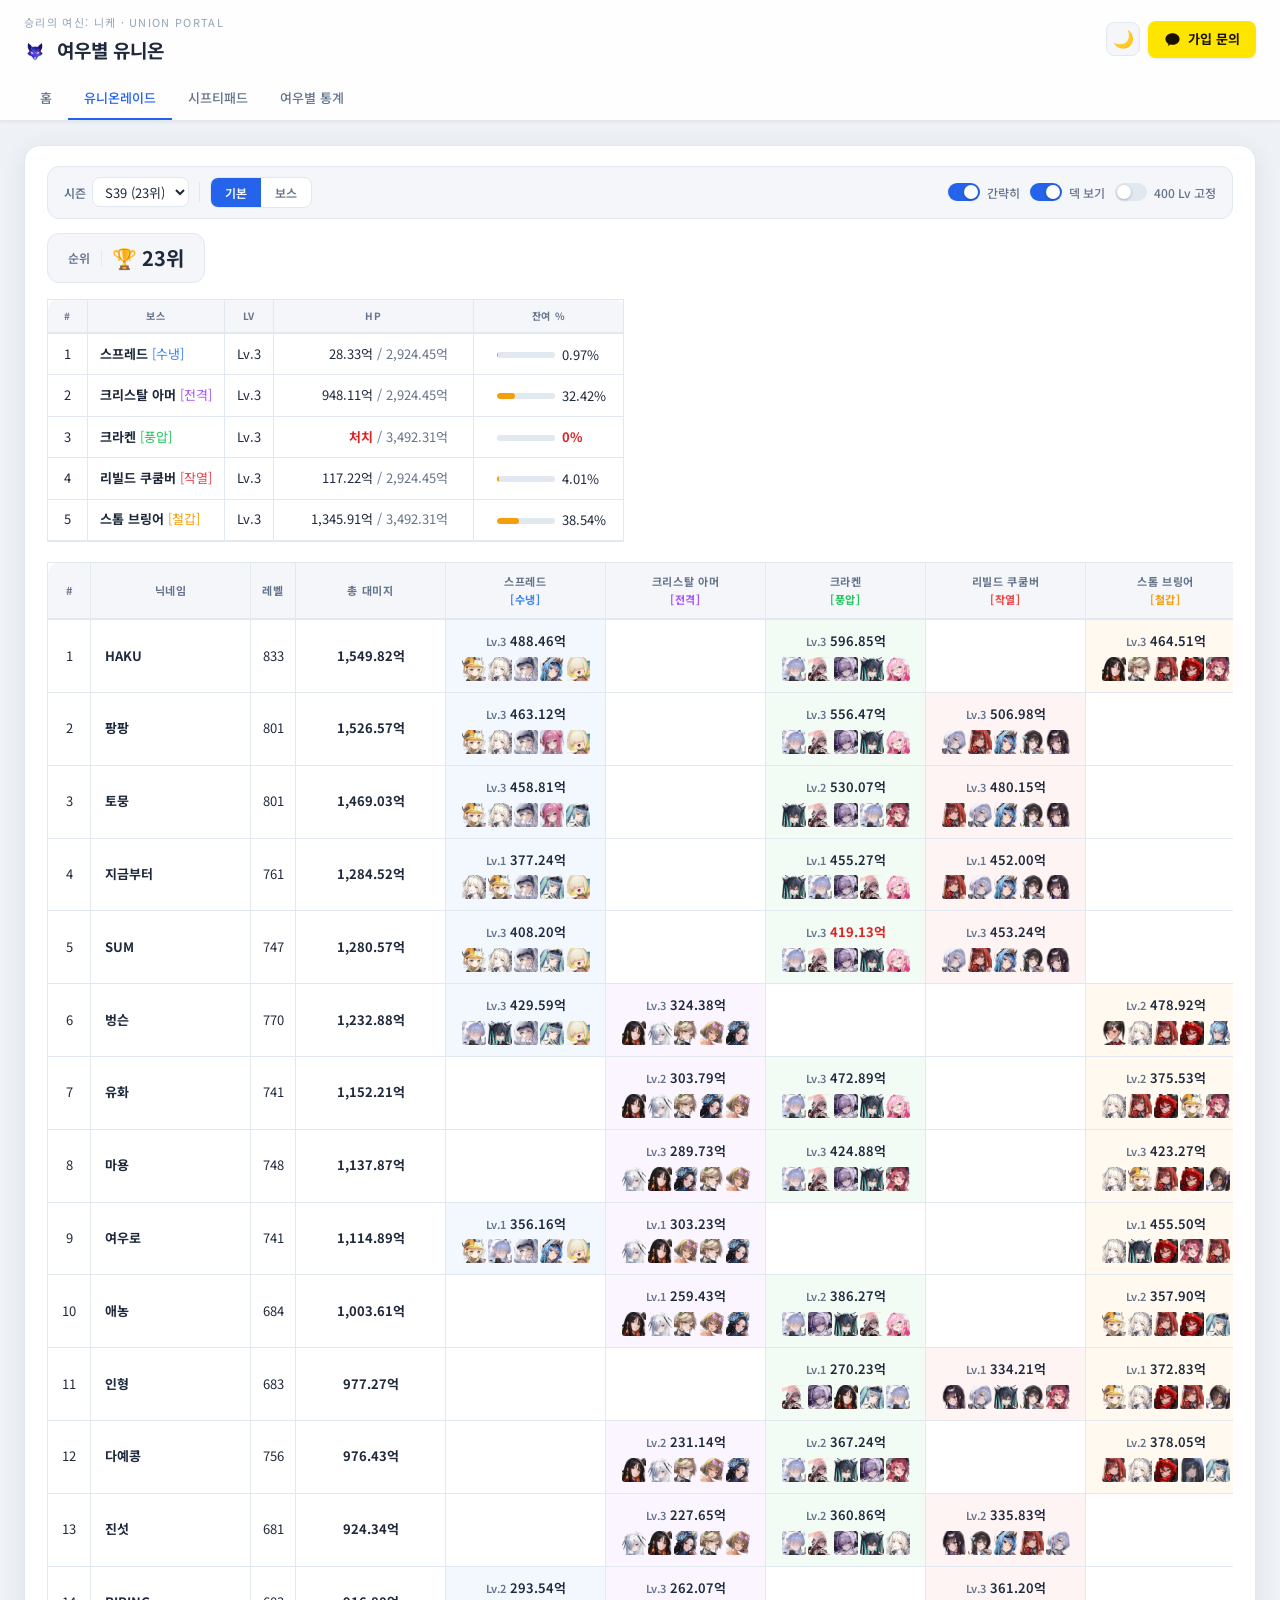
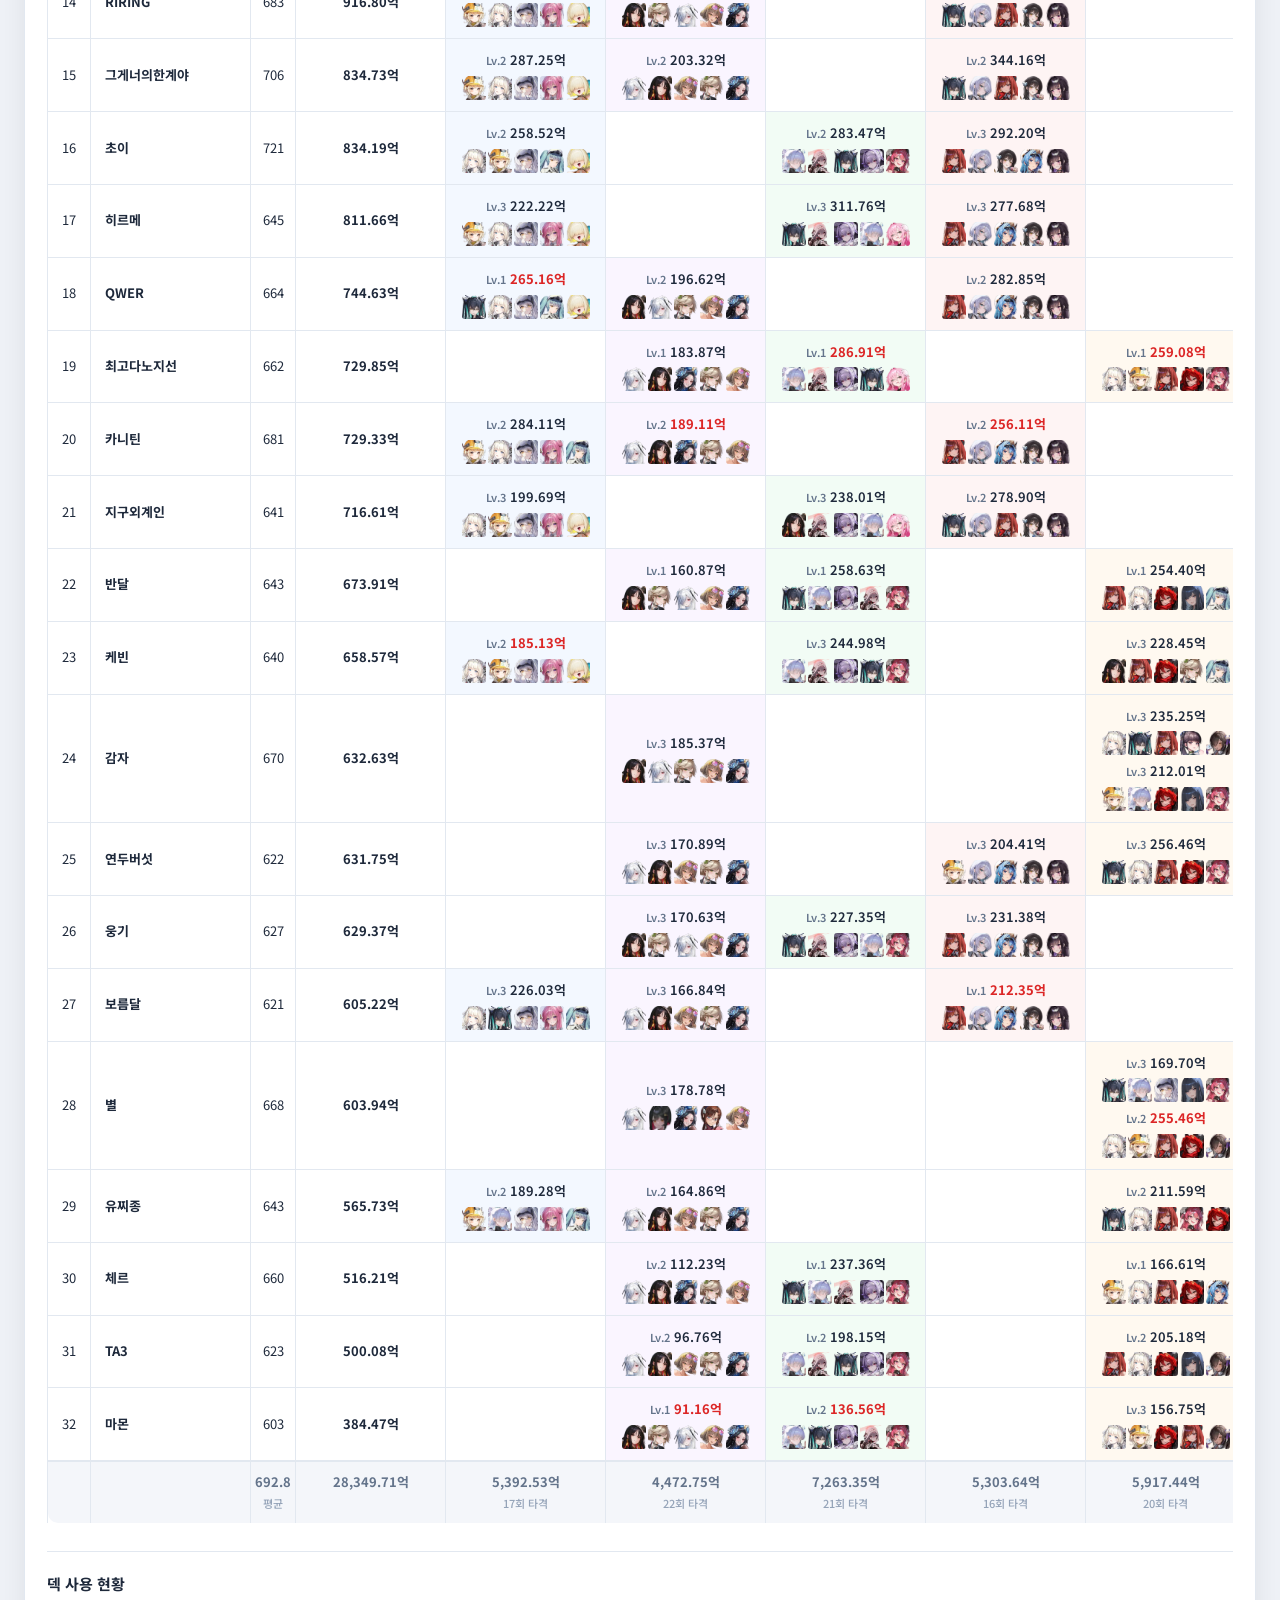
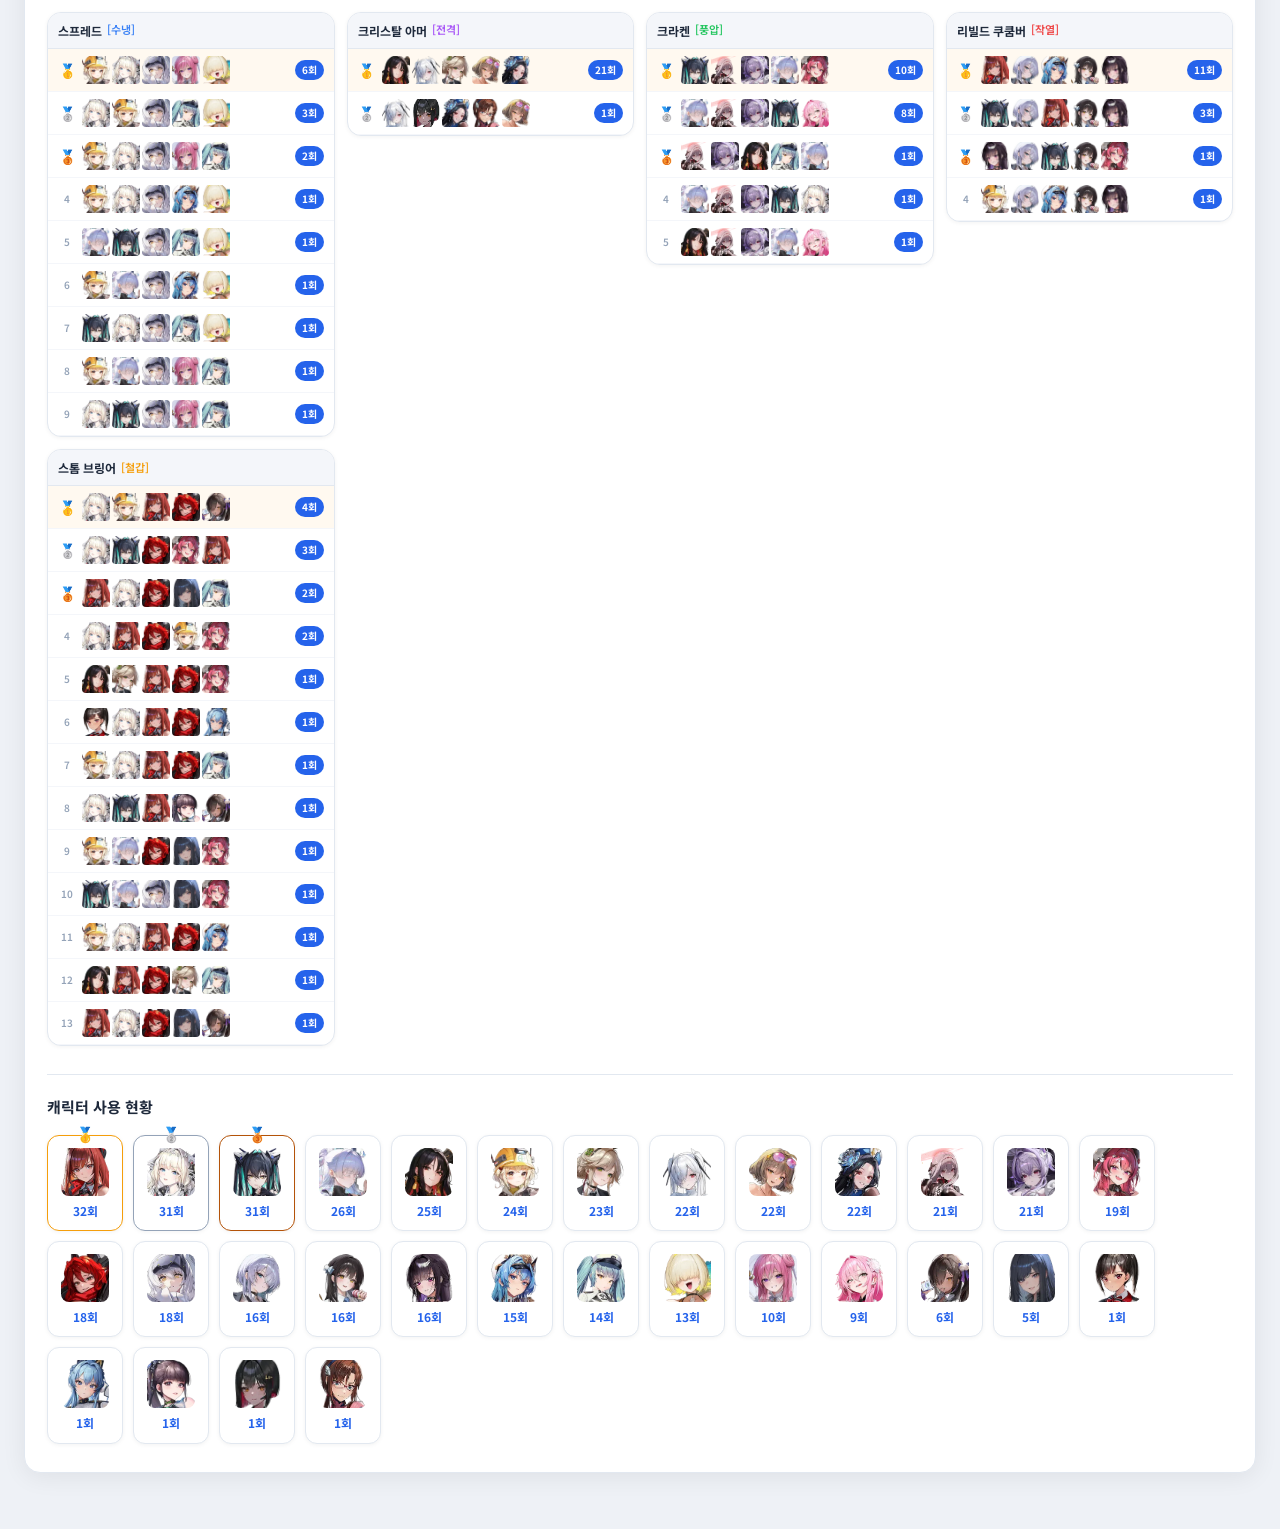
==== commit 60c8f6f1: "PC 기본 뷰에서 덱 이미지 한 줄 표시되도록 보스 컬럼 확장 보스 컬럼 150px → 160px. td padding 28px 제외 content 132px 로 덱 이미지 128" ====
--- a/raid.html
+++ b/raid.html
@@ -344,7 +344,7 @@
     /* 보스 컬럼 고정 너비 */
     .th-boss, .td-boss-수냉, .td-boss-전격, .td-boss-풍압,
     .td-boss-작열, .td-boss-철갑, .td-boss-empty {
-      width: 150px; min-width: 150px; max-width: 150px;
+      width: 160px; min-width: 160px; max-width: 160px;
     }
 
     /* ── 보스 뷰 그리드 ─────────────────────────────────────── */
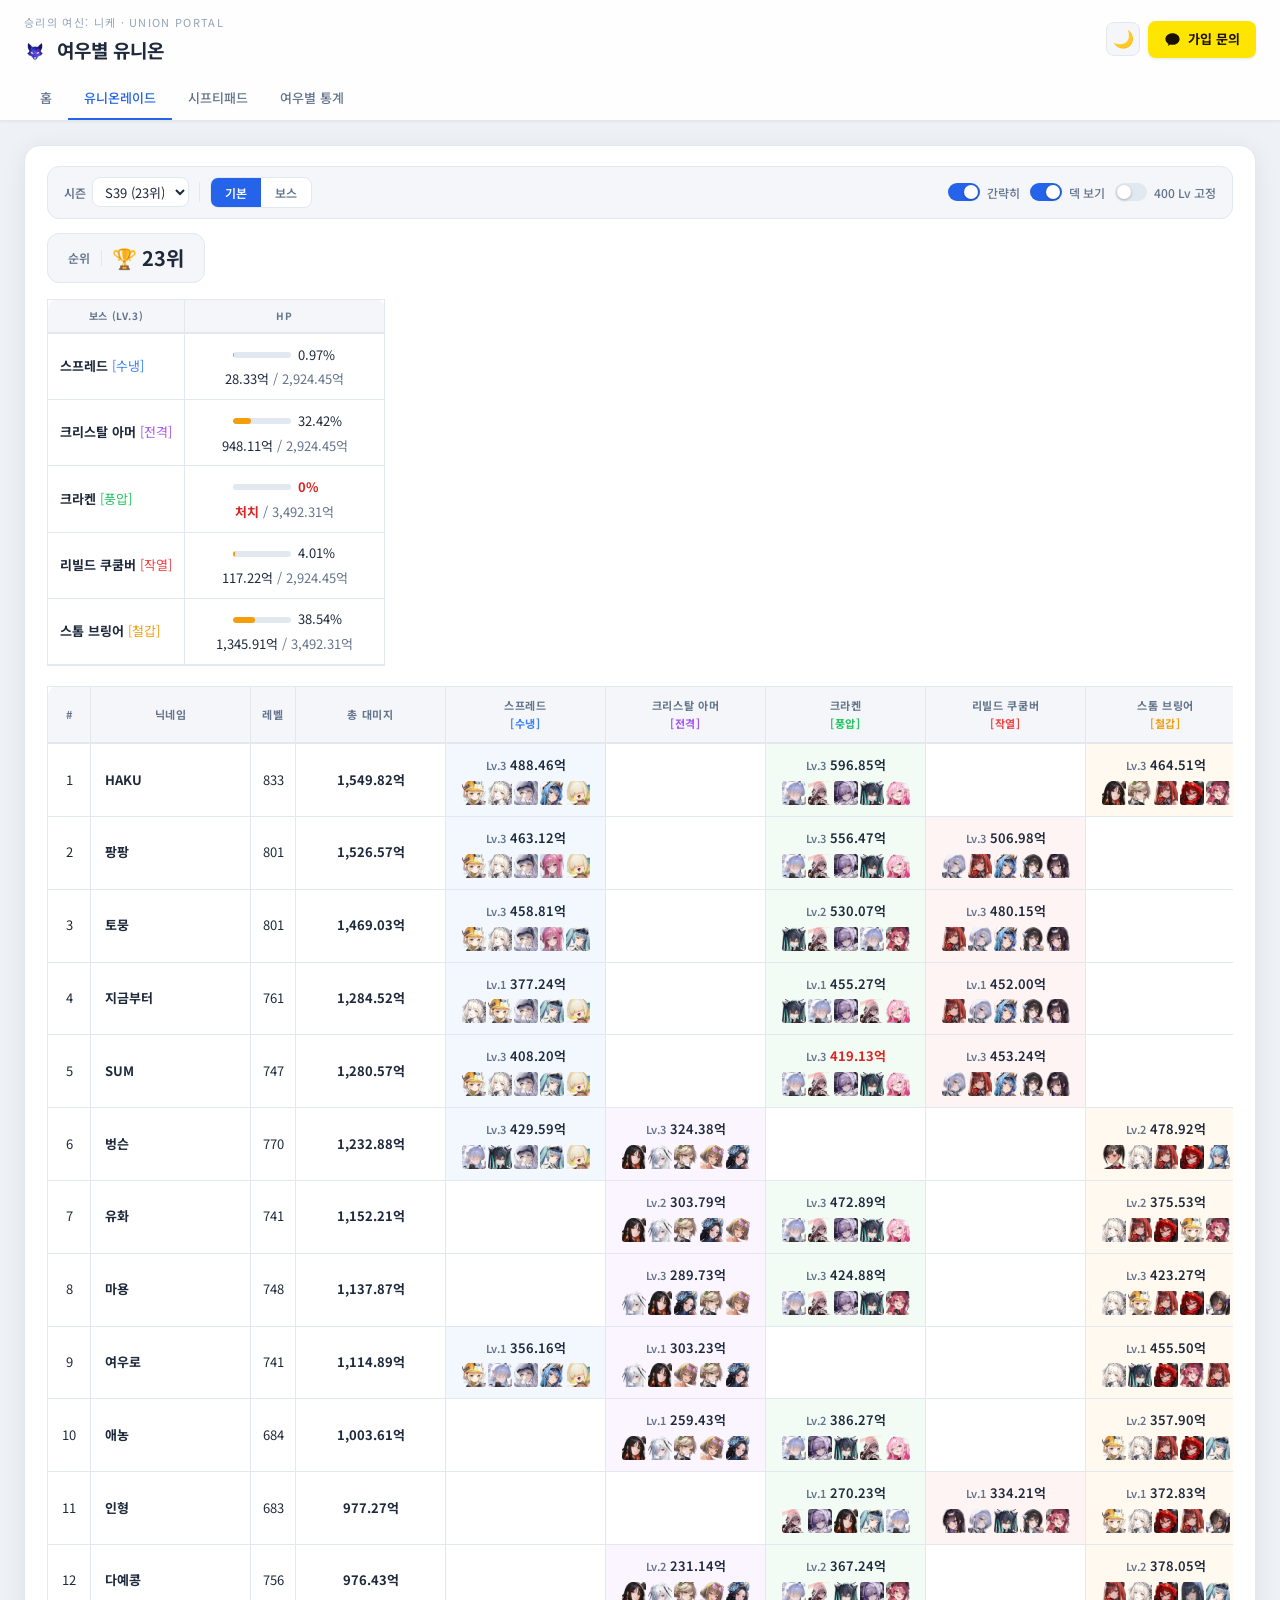
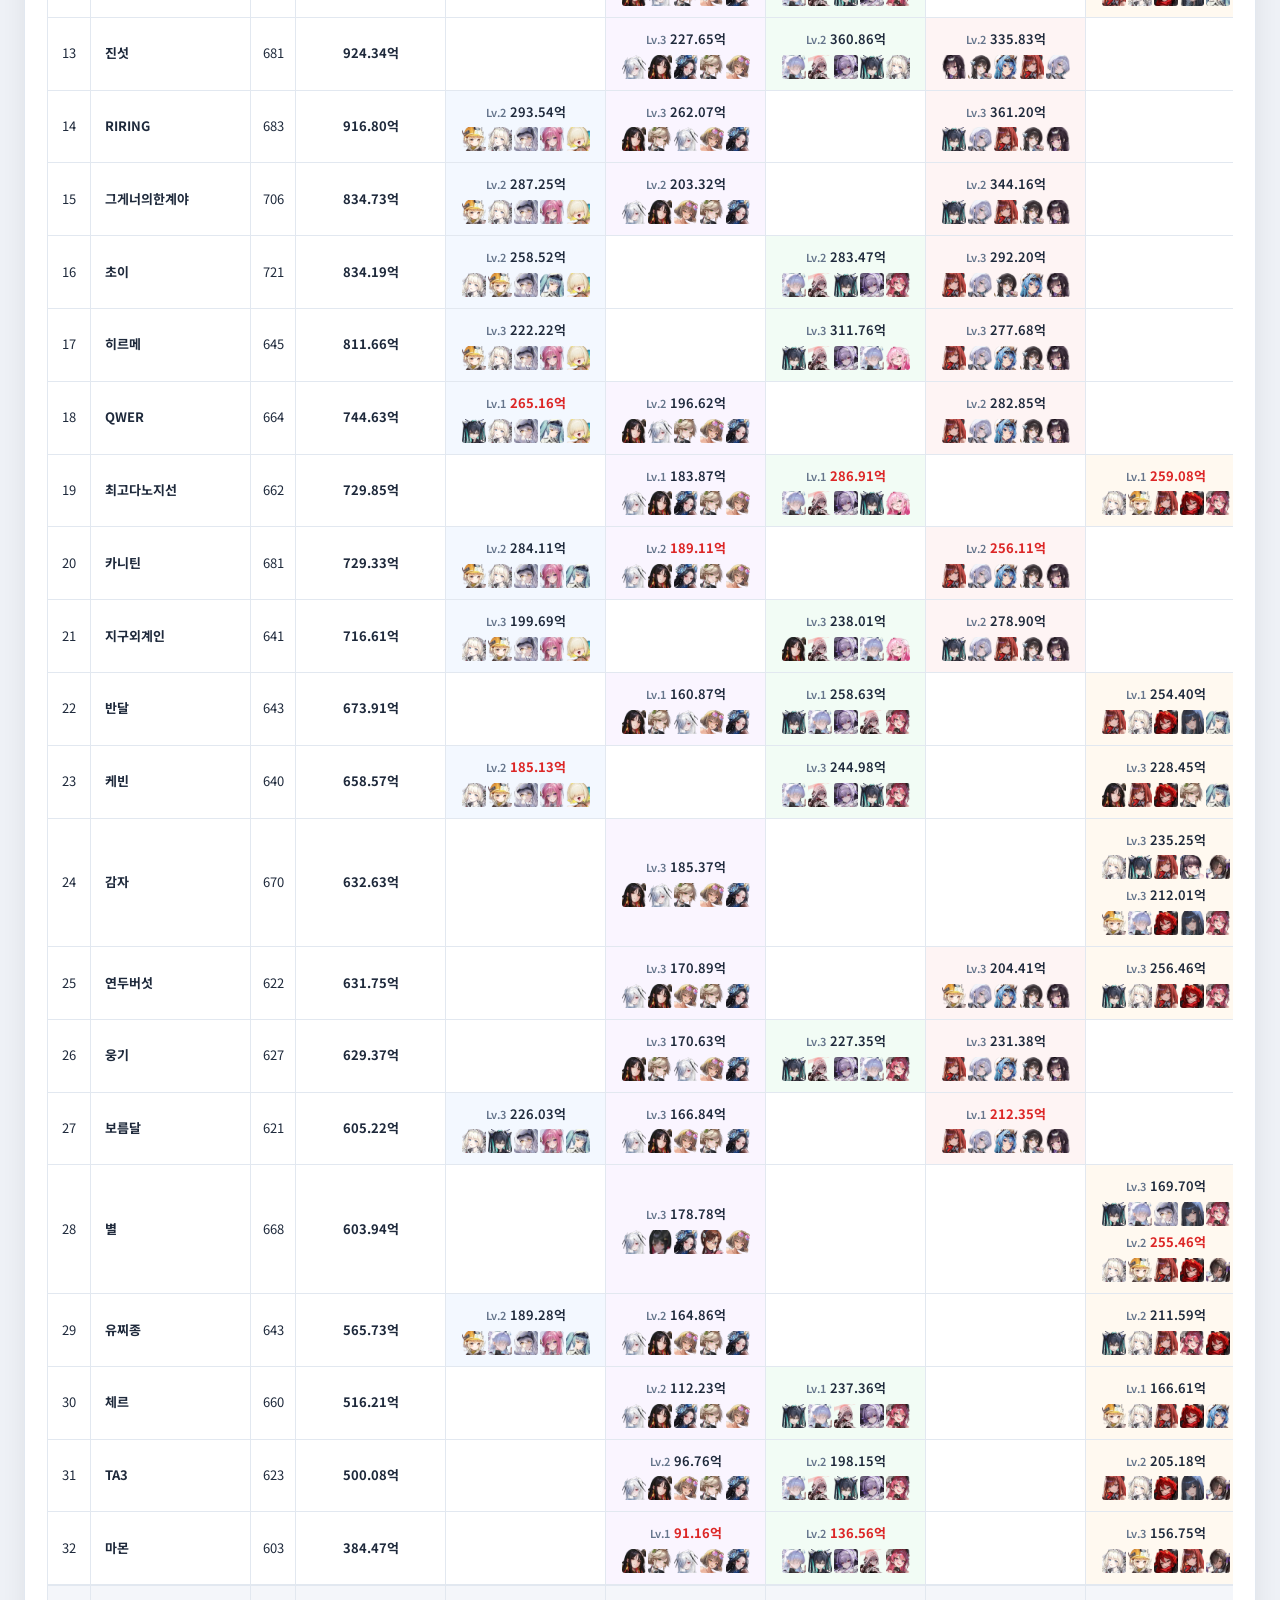
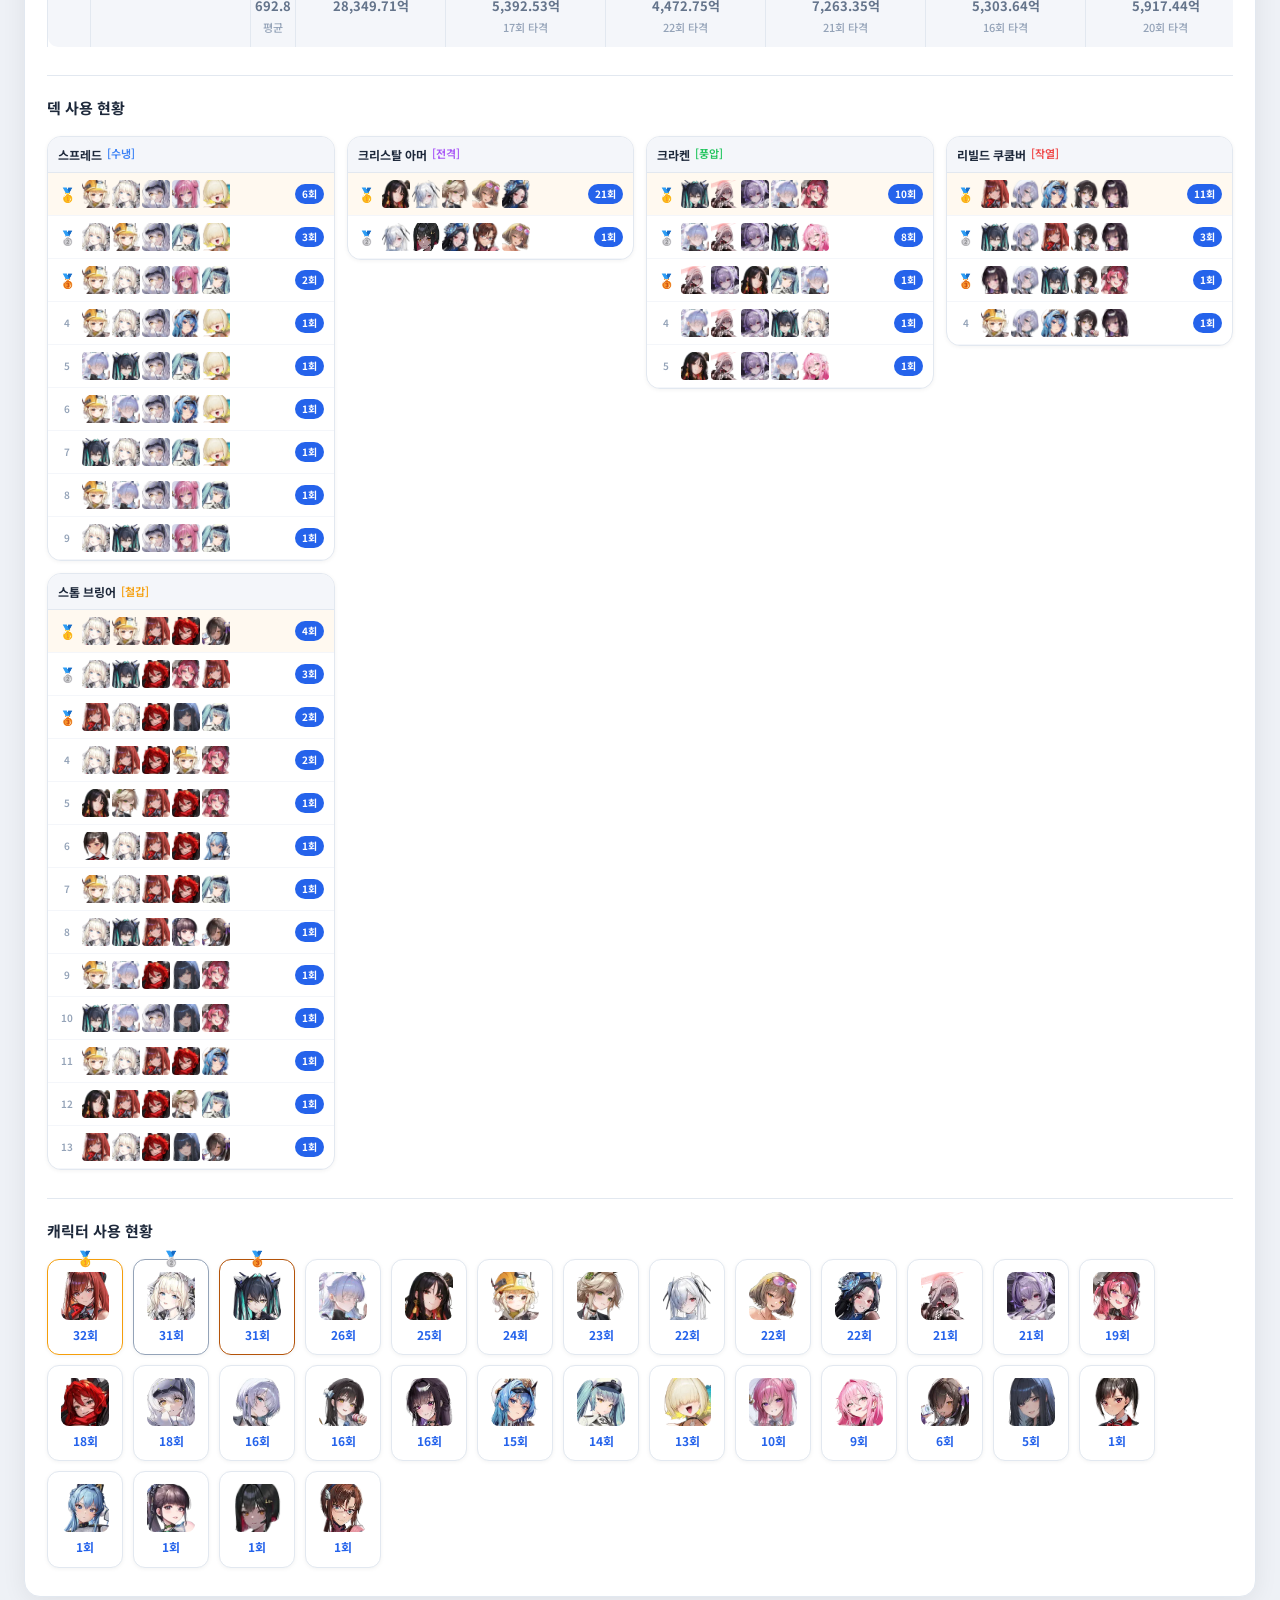
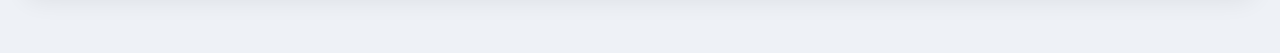
==== commit ec285afd: "보스 HP 테이블 간소화: #, Lv, 잔여% 컬럼 제거 - 보스 헤더를 '보스 (Lv.X)' 로 변경 (최대 displayLevel 표기) - 잔여% 게이지바+% 를 HP 셀 위" ====
--- a/raid.html
+++ b/raid.html
@@ -278,11 +278,8 @@
       table-layout: fixed;
       width: auto;
     }
-    .boss-hp-table col.col-num   { width: 40px;  }
     .boss-hp-table col.col-name  { width: 130px; }
-    .boss-hp-table col.col-lv    { width: 48px;  }
     .boss-hp-table col.col-hp    { width: 200px; }
-    .boss-hp-table col.col-pct   { width: 150px; }
     .boss-hp-table th {
       padding: 8px 12px;
       font-size: 10px;
@@ -312,11 +309,6 @@
     .boss-hp-table tbody tr:last-child td { border-bottom: 2px solid var(--border); }
     .boss-hp-table tbody tr:hover td { background: var(--bg-muted); }
 
-    .hp-cell-inner {
-      display: inline-block;
-      width: 148px;
-      text-align: right;
-    }
     .hp-pct-cell {
       display: inline-flex;
       align-items: center;
@@ -588,42 +580,8 @@
 
   const bosses = [...bossData.entries()].sort((a, b) => a[1].step - b[1].step);
 
-  const wrap  = document.createElement("div");
-  wrap.style.cssText = "display:block; overflow-x:auto; -webkit-overflow-scrolling:touch;";
-  const table = document.createElement("table");
-  table.className = "boss-hp-table";
-
-  // colgroup으로 컬럼 너비 고정 (full 포맷은 HP 컬럼 더 넓게)
-  const colgroup = document.createElement("colgroup");
-  const colDefs = [
-    { cls: "col-num"  },
-    { cls: "col-name" },
-    { cls: "col-lv"   },
-    { cls: "col-hp",  width: compact ? "200px" : "270px" },
-    { cls: "col-pct" },
-  ];
-  colDefs.forEach(({ cls, width }) => {
-    const col = document.createElement("col");
-    col.className = cls;
-    if (width) col.style.width = width;
-    colgroup.appendChild(col);
-  });
-  table.appendChild(colgroup);
-
-  // 헤더
-  const thead  = document.createElement("thead");
-  const hRow   = document.createElement("tr");
-  ["#", "보스", "Lv", "HP", "잔여 %"].forEach(label => {
-    const th = document.createElement("th");
-    th.textContent = label;
-    hRow.appendChild(th);
-  });
-  thead.appendChild(hRow);
-  table.appendChild(thead);
-
-  // 바디
-  const tbody = document.createElement("tbody");
-  bosses.forEach(([bossName, { step, hits }], bossIdx) => {
+  // 각 보스의 레벨/HP 정보 선계산
+  const bossesInfo = bosses.map(([bossName, { step, hits }]) => {
     const elem     = getBossElem(bossName);
     const short    = shortBossName(bossName);
     const hpArr    = BOSS_HP[step];
@@ -631,24 +589,57 @@
     const hitsAtMax     = hits.filter(h => h.bossLevel === maxLevel);
     const totalDmgAtMax = hitsAtMax.reduce((s, h) => s + h.dmg, 0);
     const isKilled      = hitsAtMax.some(h => h.finalHit);
-
-    // 처치됐고 다음 레벨 HP 데이터가 있으면 → 다음 레벨 100%
-    // 처치됐고 다음 레벨 HP 데이터가 없으면 (Lv3 처치 등) → 현재 레벨 0%
-    const nextHp = hpArr ? (hpArr[maxLevel] ?? null) : null; // hpArr[maxLevel] = level maxLevel+1
+    const nextHp = hpArr ? (hpArr[maxLevel] ?? null) : null;
     const displayLevel = (isKilled && nextHp != null) ? maxLevel + 1 : maxLevel;
-    const totalHp      = hpArr ? (hpArr[displayLevel - 1] ?? null) : null;
-    const slain        = isKilled && nextHp == null; // 마지막 레벨 처치
-    const remaining    = slain ? 0
-                       : (isKilled ? totalHp
-                       : (totalHp != null ? Math.max(0, totalHp - totalDmgAtMax) : null));
-    const pct          = (totalHp && remaining != null) ? (remaining / totalHp * 100) : null;
-
+    const totalHp = hpArr ? (hpArr[displayLevel - 1] ?? null) : null;
+    const slain = isKilled && nextHp == null;
+    const remaining = slain ? 0
+                    : (isKilled ? totalHp
+                    : (totalHp != null ? Math.max(0, totalHp - totalDmgAtMax) : null));
+    const pct = (totalHp && remaining != null) ? (remaining / totalHp * 100) : null;
+    return { elem, short, displayLevel, totalHp, remaining, pct, slain };
+  });
+
+  const wrap  = document.createElement("div");
+  wrap.style.cssText = "display:block; overflow-x:auto; -webkit-overflow-scrolling:touch;";
+  const table = document.createElement("table");
+  table.className = "boss-hp-table";
+
+  // colgroup (보스명 / HP 2컬럼)
+  const colgroup = document.createElement("colgroup");
+  const colDefs = [
+    { cls: "col-name" },
+    { cls: "col-hp",  width: compact ? "200px" : "270px" },
+  ];
+  colDefs.forEach(({ cls, width }) => {
+    const col = document.createElement("col");
+    col.className = cls;
+    if (width) col.style.width = width;
+    colgroup.appendChild(col);
+  });
+  table.appendChild(colgroup);
+
+  // 헤더: 보스 (Lv.X) / HP
+  const maxDisplayLevel = bossesInfo.length
+    ? Math.max(...bossesInfo.map(b => b.displayLevel))
+    : null;
+  const bossHeaderLabel = maxDisplayLevel != null
+    ? '보스 (Lv.' + maxDisplayLevel + ')'
+    : '보스';
+  const thead  = document.createElement("thead");
+  const hRow   = document.createElement("tr");
+  [bossHeaderLabel, "HP"].forEach(label => {
+    const th = document.createElement("th");
+    th.textContent = label;
+    hRow.appendChild(th);
+  });
+  thead.appendChild(hRow);
+  table.appendChild(thead);
+
+  // 바디
+  const tbody = document.createElement("tbody");
+  bossesInfo.forEach(({ elem, short, totalHp, remaining, pct, slain }) => {
     const tr = document.createElement("tr");
-
-    // 순번
-    const tdNum = document.createElement("td");
-    tdNum.textContent = bossIdx + 1;
-    tr.appendChild(tdNum);
 
     // 보스명
     const tdName = document.createElement("td");
@@ -657,50 +648,45 @@
       (elem ? ' <span class="elem-' + elem + '">[' + elem + ']</span>' : "");
     tr.appendChild(tdName);
 
-    // 현재 Lv
-    const tdLv = document.createElement("td");
-    tdLv.textContent = "Lv." + displayLevel;
-    tr.appendChild(tdLv);
-
-    // HP (남은 피통 / 총 피통)
+    // HP (위: 게이지바+% / 아래: 남은/총 피통)
     const tdHp = document.createElement("td");
     tdHp.style.fontVariantNumeric = "tabular-nums";
-    const totalStr = totalHp ? fmt(totalHp) : "—";
-    let hpInner;
-    if (slain) {
-      hpInner = '<span style="color:var(--red);font-weight:700;">처치</span>' +
-        ' <span style="color:var(--text-sub);">/ ' + totalStr + '</span>';
-    } else {
-      const remStr = remaining != null ? fmt(remaining) : "—";
-      hpInner = remStr + ' <span style="color:var(--text-sub);">/ ' + totalStr + '</span>';
-    }
-    const hpInnerWidth = compact ? "148px" : "240px";
-    tdHp.innerHTML = '<span class="hp-cell-inner" style="width:' + hpInnerWidth + '">' + hpInner + '</span>';
-    tr.appendChild(tdHp);
-
-    // 잔여 %
-    const tdPct = document.createElement("td");
-    const barWrap = (fillStyle, labelHtml) =>
+
+    const barCell = (fillStyle, labelHtml) =>
       '<div class="hp-pct-cell">' +
         '<div class="hp-bar-wrap">' +
           '<div class="hp-bar-fill" style="' + fillStyle + '"></div>' +
         '</div>' +
         '<span class="hp-pct-text">' + labelHtml + '</span>' +
       '</div>';
+
+    let barHtml;
     if (slain || pct === 0) {
-      tdPct.innerHTML = barWrap(
+      barHtml = barCell(
         'width:100%;background:var(--border);',
         '<span style="color:var(--red);font-weight:700;">0%</span>'
       );
     } else if (pct != null) {
-      tdPct.innerHTML = barWrap(
+      barHtml = barCell(
         'width:' + Math.min(pct, 100).toFixed(1) + '%;background:#f59e0b;',
         pct.toFixed(2) + '%'
       );
     } else {
-      tdPct.textContent = "—";
-    }
-    tr.appendChild(tdPct);
+      barHtml = '';
+    }
+
+    const totalStr = totalHp ? fmt(totalHp) : "—";
+    let hpNumHtml;
+    if (slain) {
+      hpNumHtml = '<span style="color:var(--red);font-weight:700;">처치</span>' +
+        ' <span style="color:var(--text-sub);">/ ' + totalStr + '</span>';
+    } else {
+      const remStr = remaining != null ? fmt(remaining) : "—";
+      hpNumHtml = remStr + ' <span style="color:var(--text-sub);">/ ' + totalStr + '</span>';
+    }
+
+    tdHp.innerHTML = barHtml + '<div style="margin-top:4px;">' + hpNumHtml + '</div>';
+    tr.appendChild(tdHp);
 
     tbody.appendChild(tr);
   });
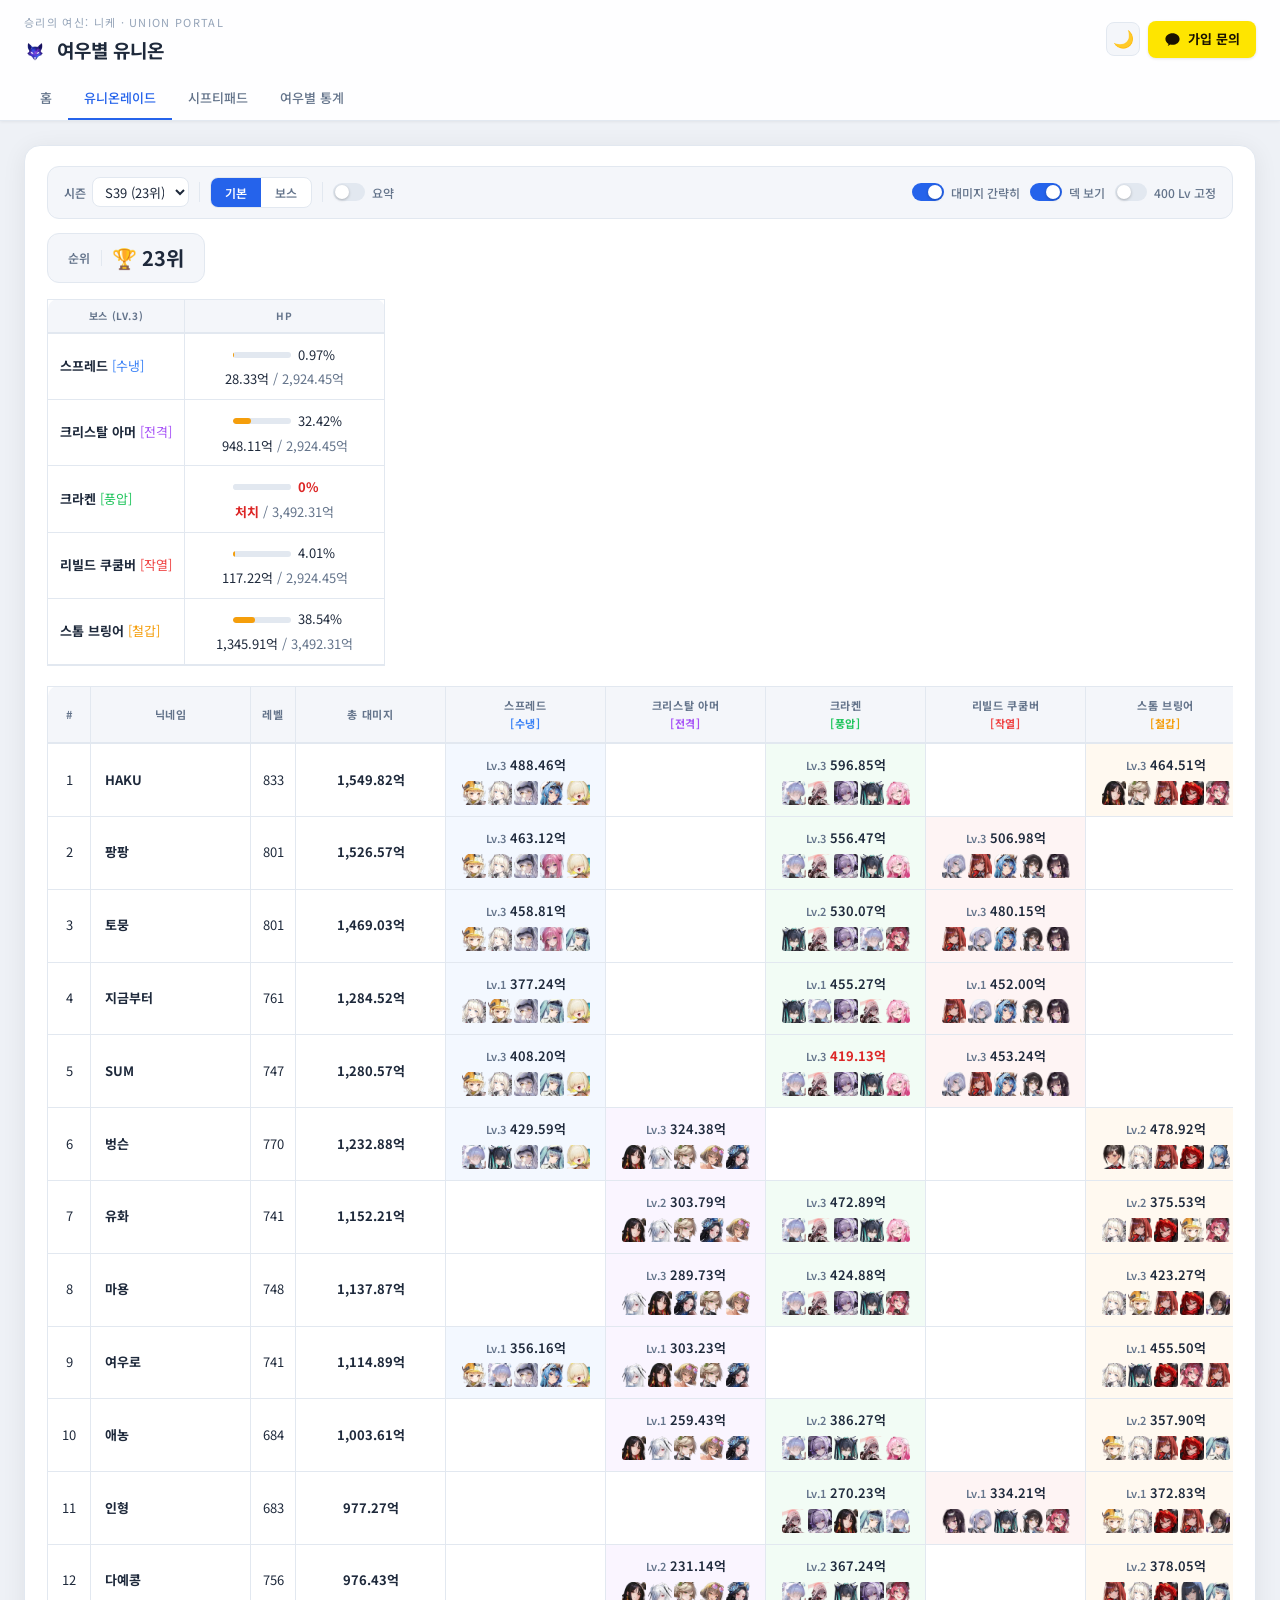
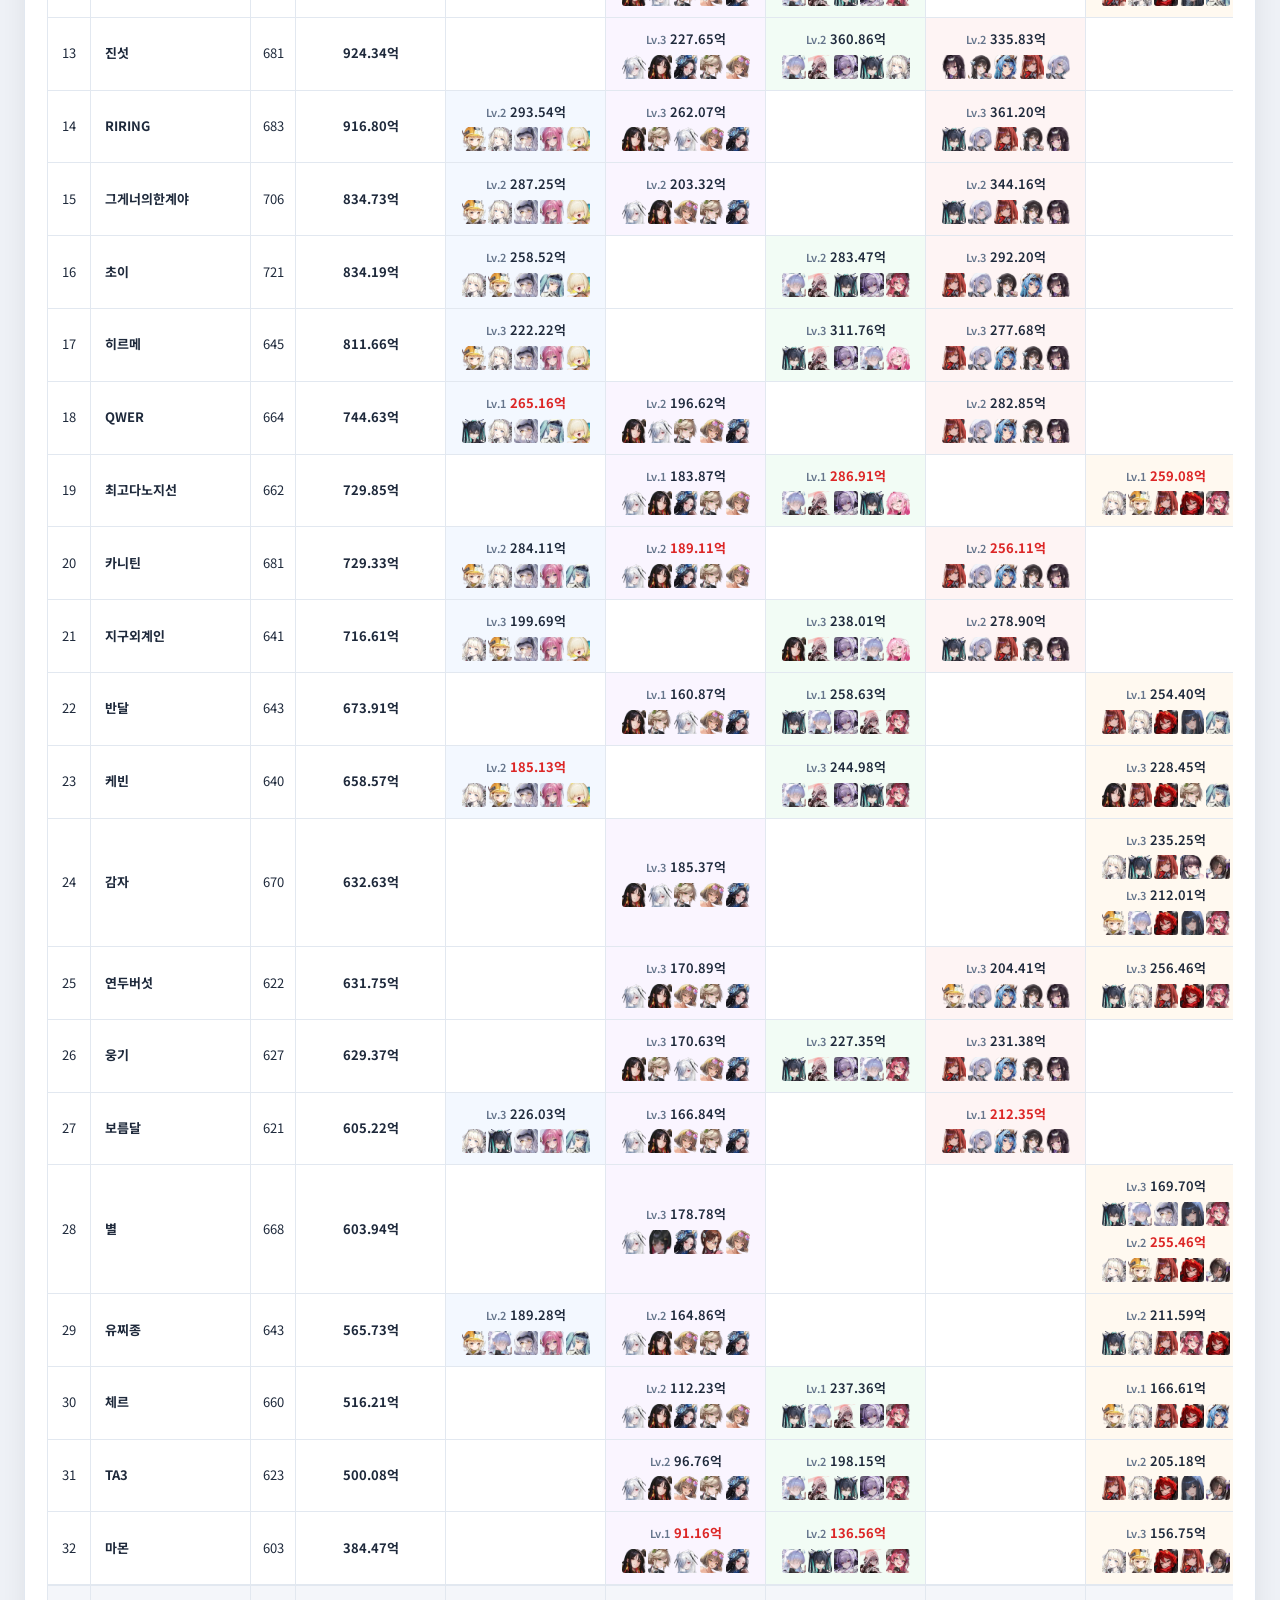
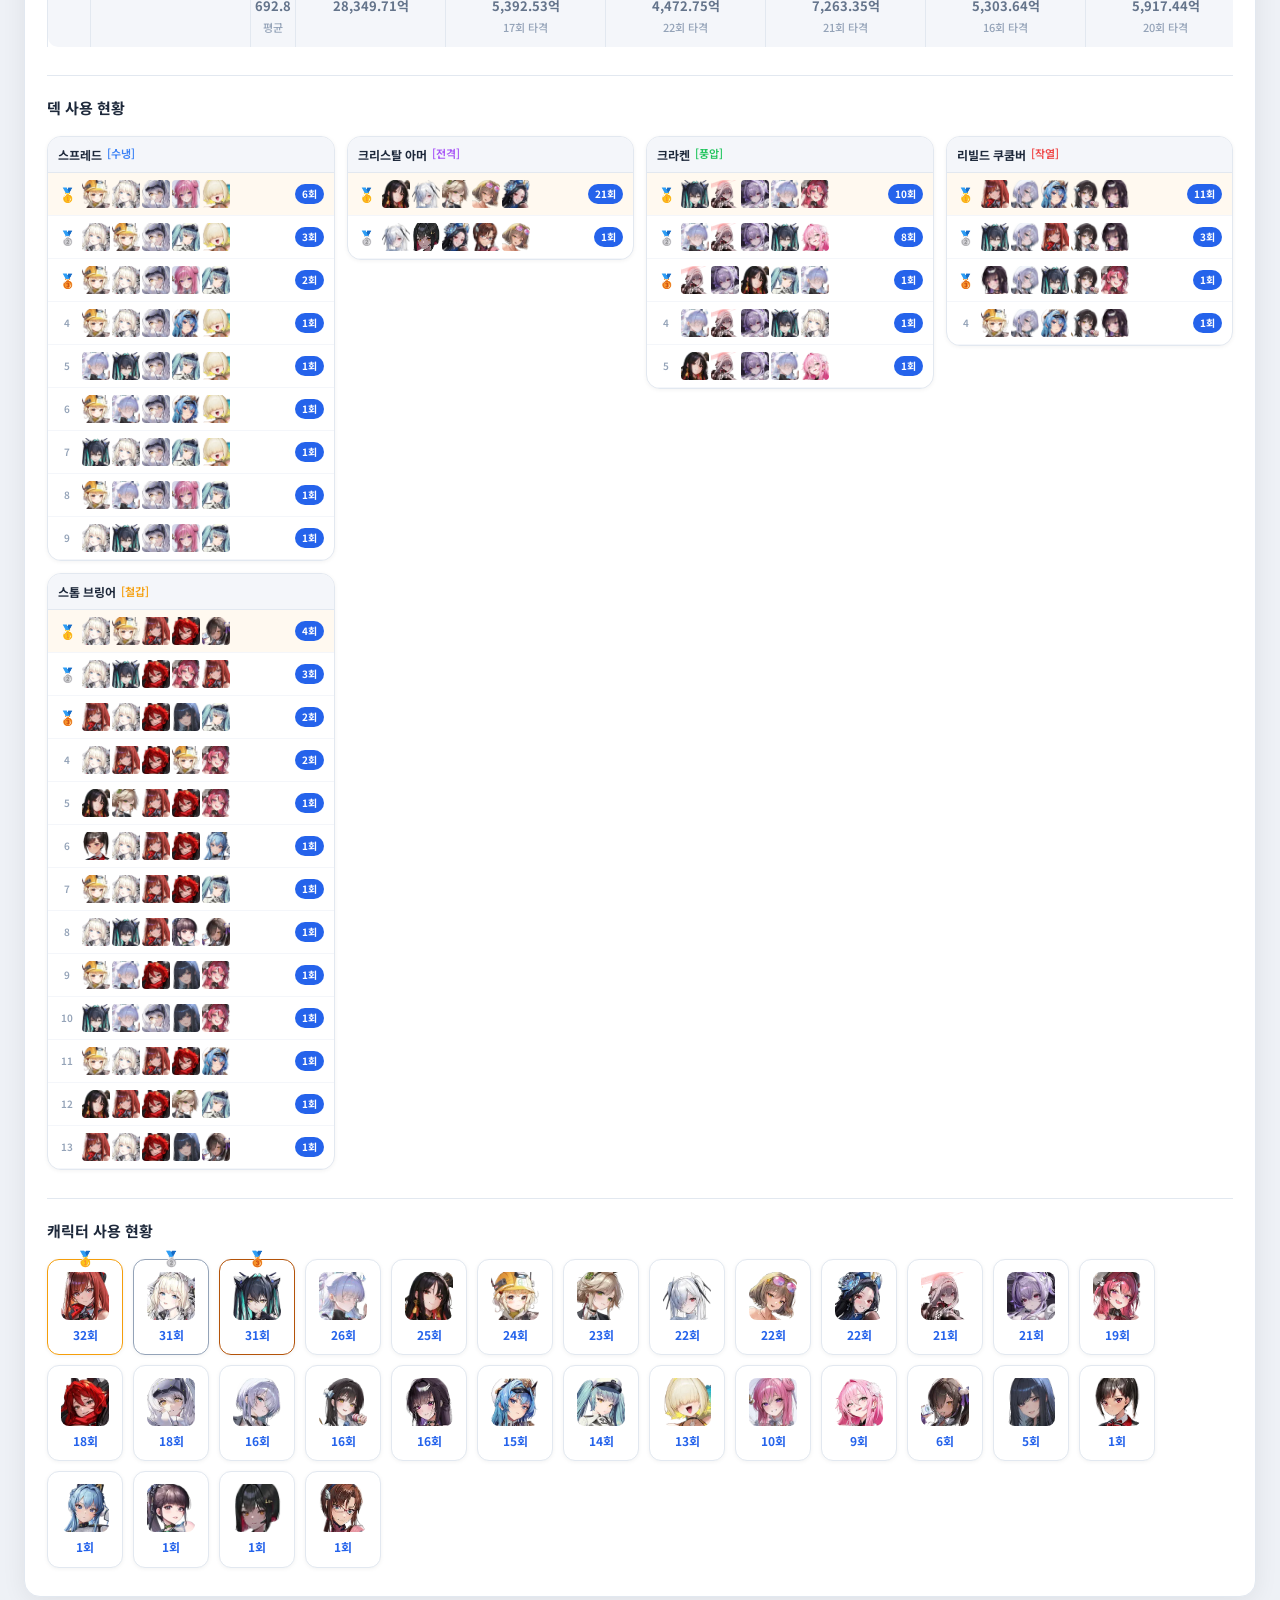
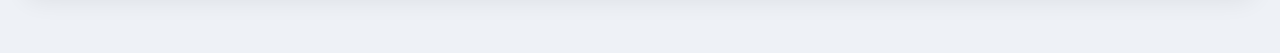
==== commit 4e8fc2bd: "대미지 간략히 라벨 변경 및 요약 토글 추가 - 간략히 → '대미지 간략히' 로 라벨 변경 (명확성) - 툴바 좌측에 '요약' 토글 추가 (기본 off) - 요약 on 시 기본 뷰" ====
--- a/raid.html
+++ b/raid.html
@@ -424,12 +424,18 @@
             <input type="radio" id="typeBoss" name="typeSelect" value="boss">
             <label for="typeBoss">보스</label>
           </div>
+          <div class="toolbar-divider"></div>
+          <label class="toggle-wrap" for="summaryToggle">
+            <input type="checkbox" id="summaryToggle">
+            <span class="toggle-track"><span class="toggle-thumb"></span></span>
+            <span class="toggle-text">요약</span>
+          </label>
         </div>
         <div class="toolbar-right">
           <label class="toggle-wrap" for="compactToggle">
             <input type="checkbox" id="compactToggle" checked>
             <span class="toggle-track"><span class="toggle-thumb"></span></span>
-            <span class="toggle-text">간략히</span>
+            <span class="toggle-text">대미지 간략히</span>
           </label>
           <label class="toggle-wrap" for="deckToggle">
             <input type="checkbox" id="deckToggle" checked>
@@ -735,6 +741,7 @@
 // ─── 렌더링 ──────────────────────────────────────────────────────
 function renderRaidTable(seasonKey) {
   const compact   = document.getElementById("compactToggle").checked;
+  const summary   = document.getElementById("summaryToggle").checked;
   const fmt       = compact ? fmtCompact : fmtFull;
   const members   = RAID[seasonKey] || [];
   const thead     = document.getElementById("raidTableHead");
@@ -762,12 +769,14 @@
 
   // ── 헤더 구성 ────────────────────────────────────────────────
   const headerRow = document.createElement("tr");
-  const fixedCols = [
-    { label: "#",         width: "40px"  },
-    { label: "닉네임",    width: "160px" },
-    { label: "레벨",      width: "40px", cls: "col-lv" },
-    { label: "총 대미지",  width: "150px" },
-  ];
+  const fixedCols = summary
+    ? [{ label: "닉네임", width: "160px" }]
+    : [
+        { label: "#",         width: "40px"  },
+        { label: "닉네임",    width: "160px" },
+        { label: "레벨",      width: "40px", cls: "col-lv" },
+        { label: "총 대미지",  width: "150px" },
+      ];
   fixedCols.forEach(({ label, width, cls }) => {
     const th = document.createElement("th");
     th.textContent   = label;
@@ -782,8 +791,12 @@
     const th    = document.createElement("th");
     th.className = "th-boss";
     th.title     = bossName;
-    th.innerHTML = short +
-      (elem ? '<br><span class="elem-' + elem + '">[' + elem + ']</span>' : "");
+    if (summary) {
+      th.innerHTML = elem ? '<span class="elem-' + elem + '">[' + elem + ']</span>' : short;
+    } else {
+      th.innerHTML = short +
+        (elem ? '<br><span class="elem-' + elem + '">[' + elem + ']</span>' : "");
+    }
     headerRow.appendChild(th);
   });
   thead.appendChild(headerRow);
@@ -819,10 +832,12 @@
 
     const tr = document.createElement("tr");
 
-    // 순위
-    const tdRank = document.createElement("td");
-    tdRank.textContent = idx + 1;
-    tr.appendChild(tdRank);
+    if (!summary) {
+      // 순위
+      const tdRank = document.createElement("td");
+      tdRank.textContent = idx + 1;
+      tr.appendChild(tdRank);
+    }
 
     // 닉네임
     const tdName = document.createElement("td");
@@ -830,32 +845,38 @@
     tdName.textContent = member.name;
     tr.appendChild(tdName);
 
-    // 싱크로레벨
-    const tdSync = document.createElement("td");
-    tdSync.className = "col-lv";
-    tdSync.textContent = syncroLevel;
-    tr.appendChild(tdSync);
-
-    // 총 대미지
-    const tdTotal = document.createElement("td");
-    tdTotal.className   = "td-total";
-    tdTotal.textContent = fmt(lv400 ? member.totalAdj : member.total);
-    tr.appendChild(tdTotal);
+    if (!summary) {
+      // 싱크로레벨
+      const tdSync = document.createElement("td");
+      tdSync.className = "col-lv";
+      tdSync.textContent = syncroLevel;
+      tr.appendChild(tdSync);
+
+      // 총 대미지
+      const tdTotal = document.createElement("td");
+      tdTotal.className   = "td-total";
+      tdTotal.textContent = fmt(lv400 ? member.totalAdj : member.total);
+      tr.appendChild(tdTotal);
+    }
 
     // 보스별 대미지
-    const showDeck = document.getElementById("deckToggle").checked;
+    const showDeck = document.getElementById("deckToggle").checked && !summary;
     bosses.forEach(([bossName]) => {
       const td    = document.createElement("td");
       const entry = member.raidMap[bossName];
       const elem  = getBossElem(bossName);
       if (entry) {
         td.className = "td-damage " + (elem ? "td-boss-" + elem : "td-boss");
-        td.innerHTML = entry.hits.map(hit => {
-          const dmgStyle = hit.finalHit ? ' style="color:var(--red);font-weight:700;"' : "";
-          return '<span style="font-size:11px;color:var(--text-sub);margin-right:4px;">Lv.' + hit.bossLevel + '</span>' +
-            '<span' + dmgStyle + '>' + fmt(lv400 ? hit.dmgAdj : hit.dmg) + '</span>' +
-            (showDeck ? deckImagesHtml([hit.squad]) : "");
-        }).join('<div style="margin-top:6px;"></div>');
+        if (summary) {
+          td.textContent = fmt(lv400 ? entry.dmgAdj : entry.dmg);
+        } else {
+          td.innerHTML = entry.hits.map(hit => {
+            const dmgStyle = hit.finalHit ? ' style="color:var(--red);font-weight:700;"' : "";
+            return '<span style="font-size:11px;color:var(--text-sub);margin-right:4px;">Lv.' + hit.bossLevel + '</span>' +
+              '<span' + dmgStyle + '>' + fmt(lv400 ? hit.dmgAdj : hit.dmg) + '</span>' +
+              (showDeck ? deckImagesHtml([hit.squad]) : "");
+          }).join('<div style="margin-top:6px;"></div>');
+        }
       } else {
         td.className   = "td-empty td-boss-empty";
         td.textContent = "";
@@ -871,33 +892,37 @@
   tfoot.innerHTML = "";
   const tfr = document.createElement("tr");
 
-  // # 셀 (빈칸)
-  const tfEmpty = document.createElement("td");
-  tfEmpty.textContent = "";
-  tfr.appendChild(tfEmpty);
+  if (!summary) {
+    // # 셀 (빈칸)
+    const tfEmpty = document.createElement("td");
+    tfEmpty.textContent = "";
+    tfr.appendChild(tfEmpty);
+  }
 
   // 닉네임 셀 (빈칸)
   const tfName = document.createElement("td");
   tfName.textContent = "";
   tfr.appendChild(tfName);
 
-  // 싱크로레벨 → 평균
-  const validLevels = rows.map(m => syncroMap[m.openId]).filter(v => v != null);
-  const avgLevel = validLevels.length
-    ? (validLevels.reduce((s, v) => s + v, 0) / validLevels.length).toFixed(1)
-    : "—";
-  const tfSync = document.createElement("td");
-  tfSync.className = "col-lv";
-  tfSync.innerHTML = avgLevel + '<div class="td-foot-sub">평균</div>';
-  tfr.appendChild(tfSync);
-
-  // 총 대미지 → 합산
-  const grandTotal = rows.reduce((s, m) => s + (lv400 ? m.totalAdj : m.total), 0);
-  const tfTotal = document.createElement("td");
-  tfTotal.textContent = fmt(grandTotal);
-  tfr.appendChild(tfTotal);
-
-  // 보스별 합산 + 참여 인원수
+  if (!summary) {
+    // 싱크로레벨 → 평균
+    const validLevels = rows.map(m => syncroMap[m.openId]).filter(v => v != null);
+    const avgLevel = validLevels.length
+      ? (validLevels.reduce((s, v) => s + v, 0) / validLevels.length).toFixed(1)
+      : "—";
+    const tfSync = document.createElement("td");
+    tfSync.className = "col-lv";
+    tfSync.innerHTML = avgLevel + '<div class="td-foot-sub">평균</div>';
+    tfr.appendChild(tfSync);
+
+    // 총 대미지 → 합산
+    const grandTotal = rows.reduce((s, m) => s + (lv400 ? m.totalAdj : m.total), 0);
+    const tfTotal = document.createElement("td");
+    tfTotal.textContent = fmt(grandTotal);
+    tfr.appendChild(tfTotal);
+  }
+
+  // 보스별 합산 (요약 모드에서는 타격 회수 생략)
   bosses.forEach(([bossName]) => {
     const elem  = getBossElem(bossName);
     let sumDmg  = 0;
@@ -909,7 +934,9 @@
     const td = document.createElement("td");
     td.className = elem ? "td-boss-" + elem : "";
     if (sumDmg) {
-      td.innerHTML = fmt(sumDmg) + '<div class="td-foot-sub">' + totalHits + '회 타격</div>';
+      td.innerHTML = summary
+        ? fmt(sumDmg)
+        : fmt(sumDmg) + '<div class="td-foot-sub">' + totalHits + '회 타격</div>';
     } else {
       td.textContent = "";
     }
@@ -1333,6 +1360,7 @@
   renderRank(seasonSelect.value);
 });
 document.getElementById("compactToggle").addEventListener("change", () => renderView(seasonSelect.value));
+document.getElementById("summaryToggle").addEventListener("change", () => renderView(seasonSelect.value));
 document.querySelectorAll('input[name="typeSelect"]').forEach(r =>
   r.addEventListener("change", () => renderView(seasonSelect.value))
 );
